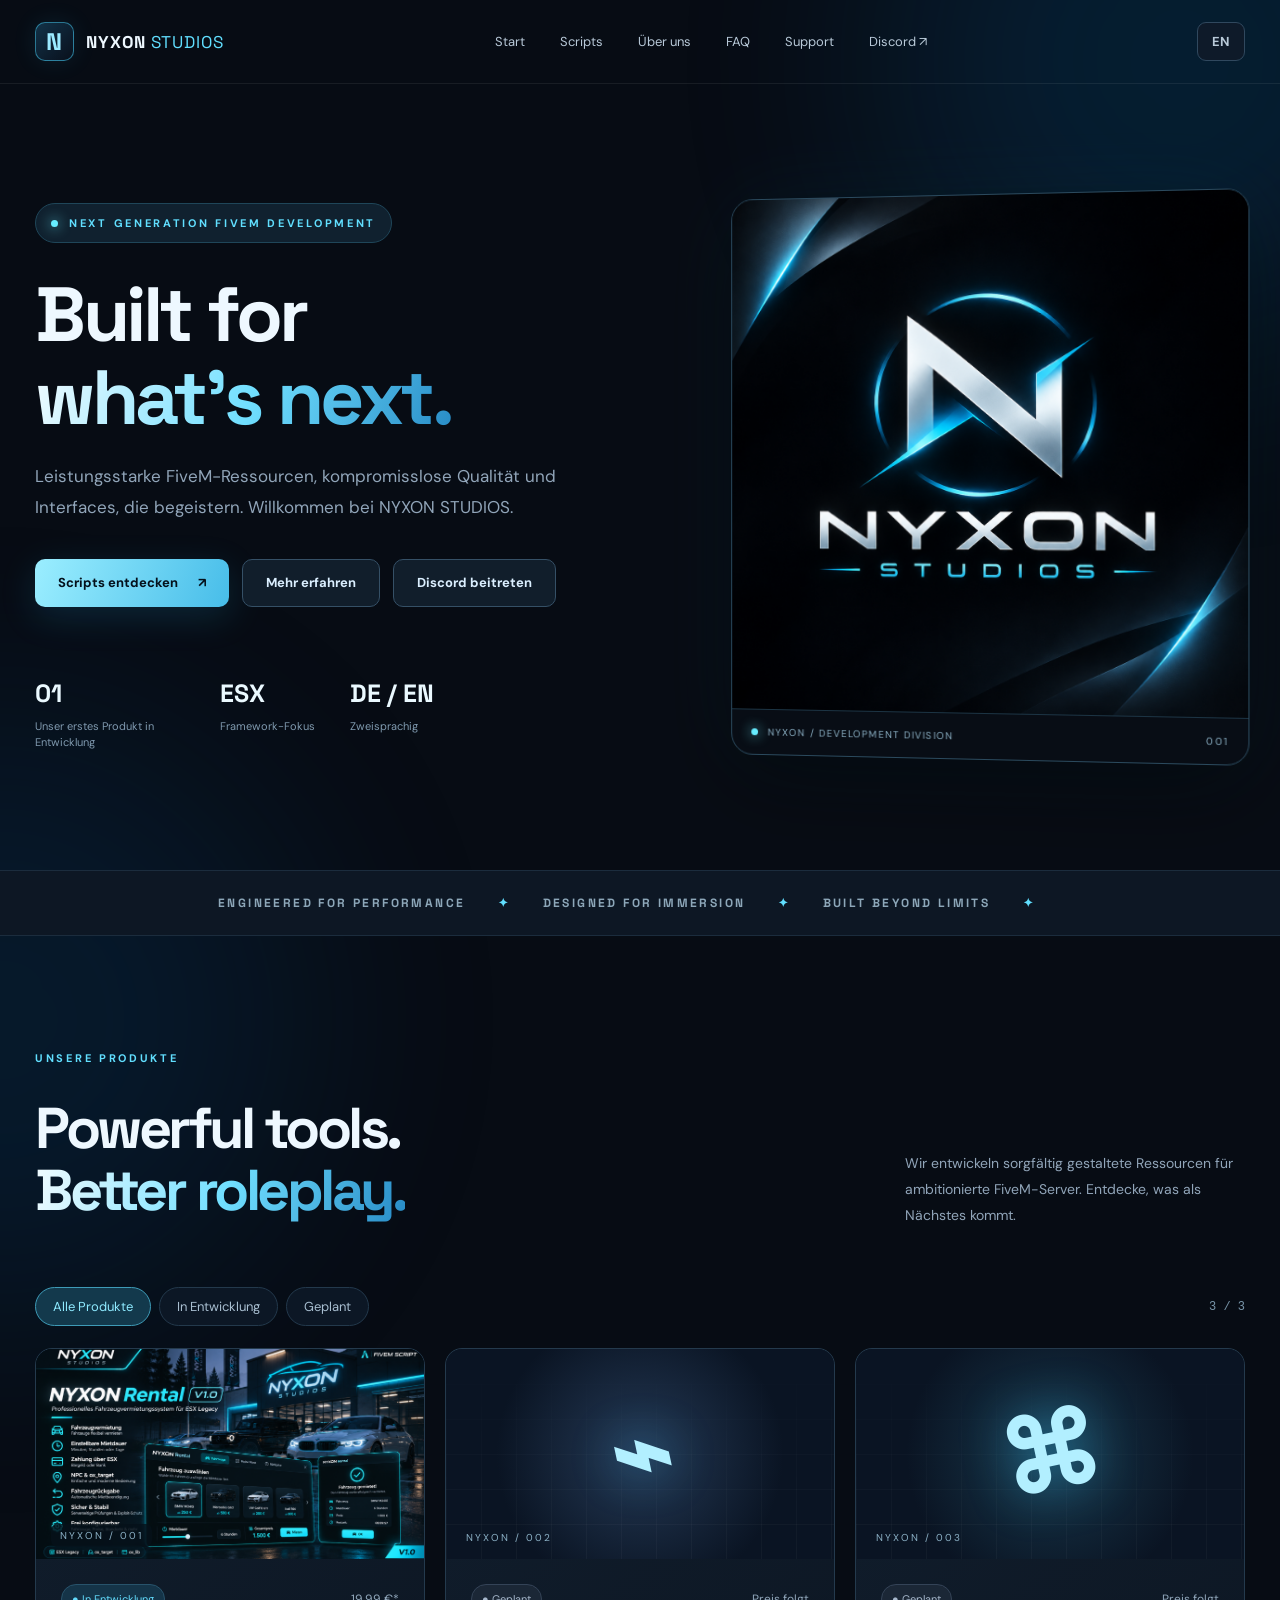
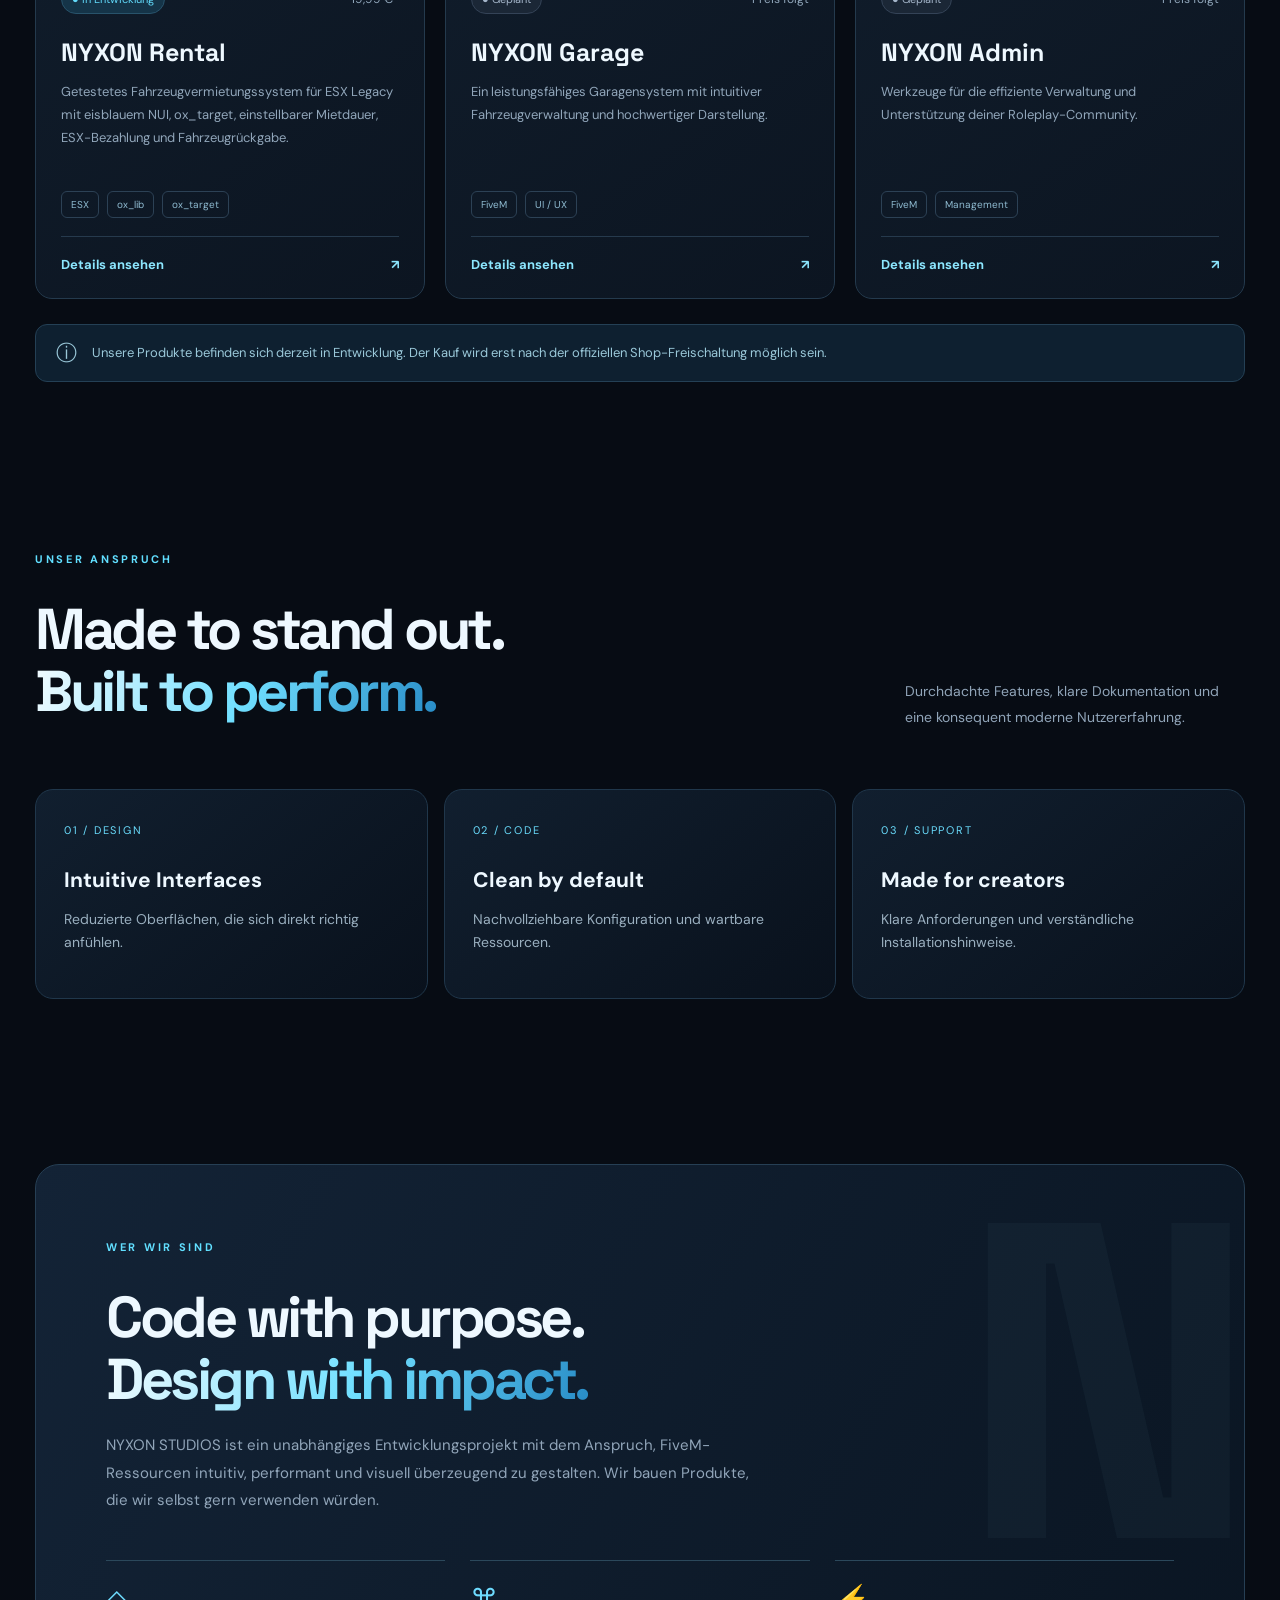
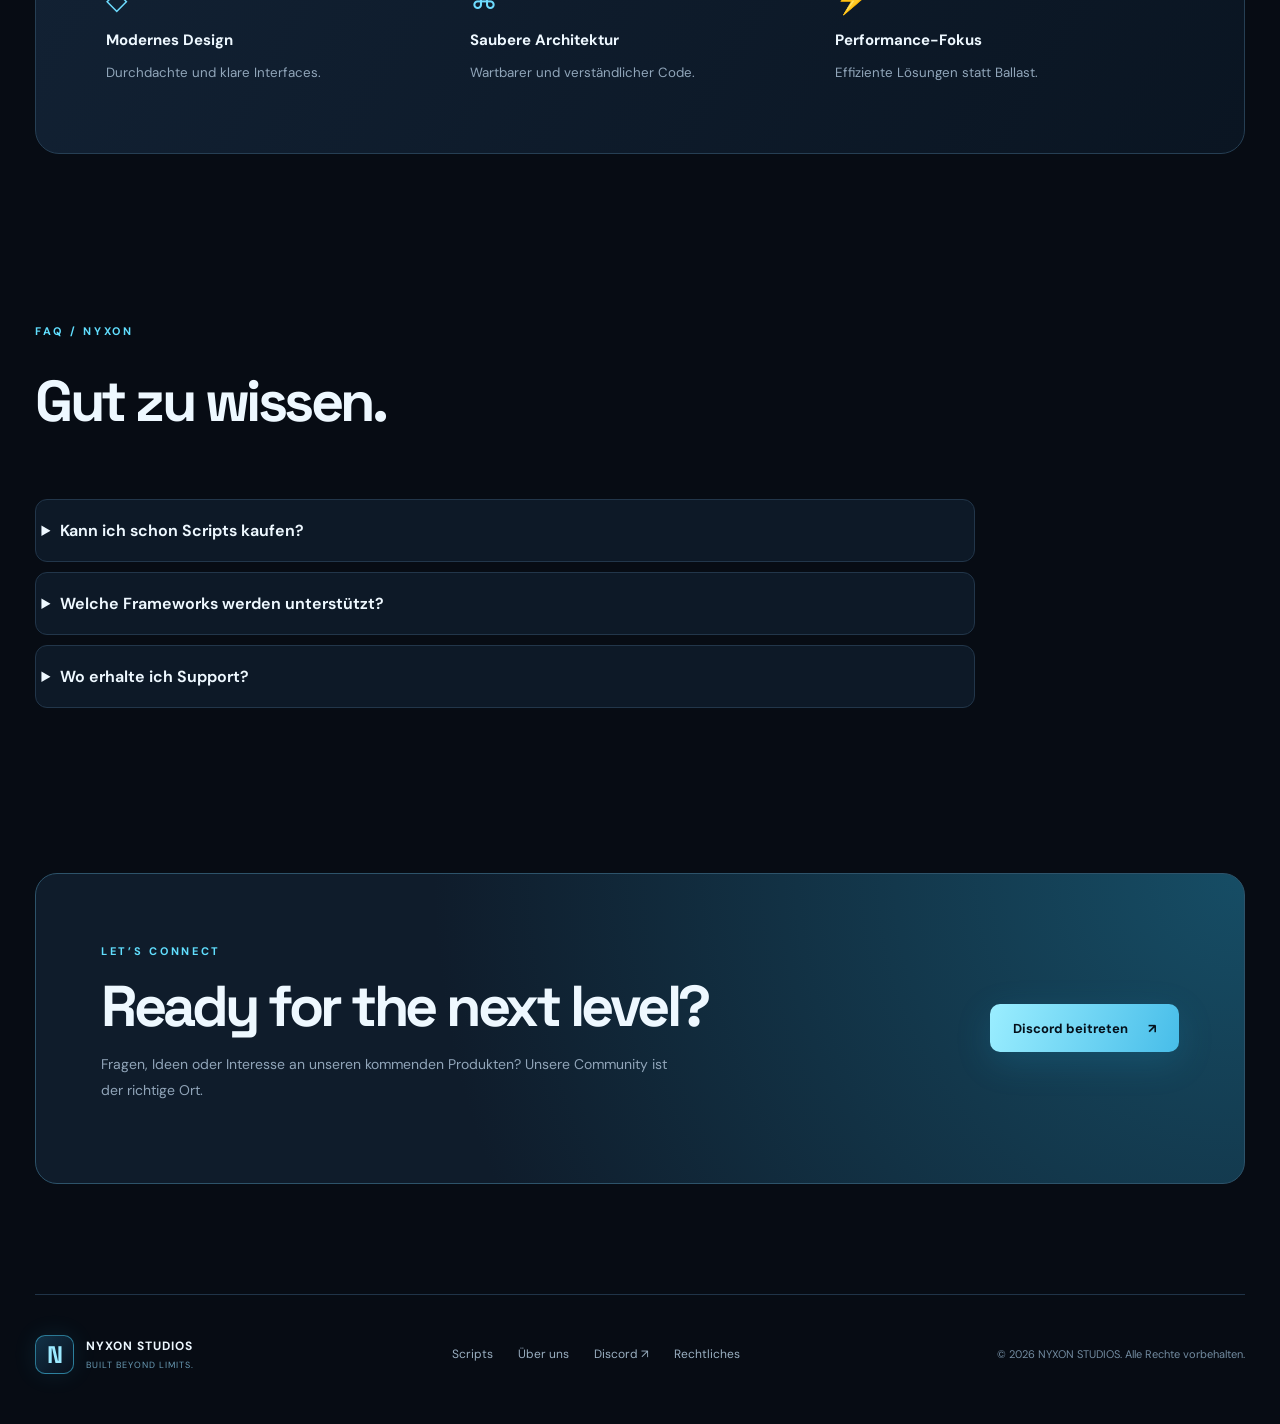
==== index.html @ 474a6f5e "Add files via upload" ====
<!doctype html><html lang="de"><head><meta charset="UTF-8"><meta name="viewport" content="width=device-width, initial-scale=1"><meta name="theme-color" content="#070c14"><meta name="description" content="NYXON STUDIOS – Premium FiveM resources and development."><title>NYXON STUDIOS — Built Beyond Limits</title><link rel="icon" href="/favicon.svg" type="image/svg+xml"><link rel="stylesheet" href="/styles.css"></head><body><div class="glow glow-a"></div><div class="glow glow-b"></div><header class="nav"><a href="#home" class="brand"><span class="brand-mark">N</span><span>NYXON <b>STUDIOS</b></span></a><nav id="navigation"><a href="#home" data-i18n="navHome">Start</a><a href="#products" data-i18n="navProducts">Scripts</a><a href="#about" data-i18n="navAbout">Über uns</a><a href="#faq">FAQ</a><a href="#support" data-i18n="navSupport">Support</a><a href="https://discord.gg/cdgxjzTEWP" target="_blank" rel="noopener noreferrer">Discord ↗</a></nav><div class="nav-actions"><button class="language" id="langToggle" aria-label="Switch language">EN</button><button class="menu" id="menuToggle" aria-label="Menü öffnen" aria-expanded="false">☰</button></div></header><main><section id="home" class="hero section"><div class="hero-content"><span class="eyebrow"><span class="pulse"></span><span data-i18n="eyebrow">NEXT GENERATION FIVEM DEVELOPMENT</span></span><h1><span data-i18n="heroA">Built for</span><br><span class="gradient" data-i18n="heroB">what's next.</span></h1><p data-i18n="heroText">Leistungsstarke FiveM-Ressourcen, kompromisslose Qualität und Interfaces, die begeistern. Willkommen bei NYXON STUDIOS.</p><div class="actions"><a href="#products" class="btn primary"><span data-i18n="explore">Scripts entdecken</span><span>↗</span></a><a href="#about" class="btn ghost" data-i18n="learn">Mehr erfahren</a><a href="https://discord.gg/cdgxjzTEWP" class="btn ghost" target="_blank" rel="noopener noreferrer" data-i18n="joinDiscord">Discord beitreten</a></div><div class="hero-stats"><div><strong>01</strong><span data-i18n="statOne">Unser erstes Produkt in Entwicklung</span></div><div><strong>ESX</strong><span data-i18n="statTwo">Framework-Fokus</span></div><div><strong>DE / EN</strong><span data-i18n="statThree">Zweisprachig</span></div></div></div><div class="hero-visual"><div class="visual-frame"><img src="/assets/nyxon-logo.png" alt="NYXON STUDIOS Logo"><div class="visual-caption"><span class="live-dot"></span> NYXON / DEVELOPMENT DIVISION <span>001</span></div></div></div></section><section class="marquee" aria-label="Capabilities"><div>ENGINEERED FOR PERFORMANCE <span>✦</span> DESIGNED FOR IMMERSION <span>✦</span> BUILT BEYOND LIMITS <span>✦</span></div></section><section id="products" class="section products"><div class="section-top"><div><span class="kicker" data-i18n="productKicker">UNSERE PRODUKTE</span><h2><span data-i18n="productHeadingA">Powerful tools.</span><br><span class="gradient" data-i18n="productHeadingB">Better roleplay.</span></h2></div><p data-i18n="productIntro">Wir entwickeln sorgfältig gestaltete Ressourcen für ambitionierte FiveM-Server. Entdecke, was als Nächstes kommt.</p></div><div class="catalog-toolbar"><div class="catalog-filters" role="group" aria-label="Product filters"><button type="button" class="filter-btn active" data-filter="all" data-de="Alle Produkte" data-en="All products">Alle Produkte</button><button type="button" class="filter-btn" data-filter="development" data-de="In Entwicklung" data-en="In development">In Entwicklung</button><button type="button" class="filter-btn" data-filter="planned" data-de="Geplant" data-en="Planned">Geplant</button></div><span class="catalog-count" id="catalogCount"></span></div><div id="productGrid" class="product-grid"></div><div class="notice"><span>ⓘ</span><p data-i18n="shopNotice">NYXON Rental V1.0 wurde auf einem Testserver erfolgreich ausprobiert. *19,99 € ist ein unverbindlicher geplanter Einführungspreis. Noch kein Verkauf; der Shop wird später freigeschaltet.</p></div></section><section class="section workflow" id="workflow"><div class="section-top"><div><span class="kicker" data-i18n="workflowKicker">UNSER ANSPRUCH</span><h2><span data-i18n="workflowTitle">Made to stand out.</span><br><span class="gradient" data-i18n="workflowSub">Built to perform.</span></h2></div><p data-i18n="workflowIntro">Durchdachte Features, klare Dokumentation und eine konsequent moderne Nutzererfahrung.</p></div><div class="workflow-grid"><article><span class="workflow-number">01 / DESIGN</span><h3 data-i18n="workflow1">Intuitive Interfaces</h3><p data-i18n="workflow1Text">Reduzierte Oberflächen, die sich direkt richtig anfühlen.</p></article><article><span class="workflow-number">02 / CODE</span><h3 data-i18n="workflow2">Clean by default</h3><p data-i18n="workflow2Text">Nachvollziehbare Konfiguration und wartbare Ressourcen.</p></article><article><span class="workflow-number">03 / SUPPORT</span><h3 data-i18n="workflow3">Made for creators</h3><p data-i18n="workflow3Text">Klare Anforderungen und verständliche Installationshinweise.</p></article></div></section><section id="about" class="section about"><div class="about-card"><span class="kicker" data-i18n="aboutKicker">WHO WE ARE</span><h2><span data-i18n="aboutHeadingA">Code with purpose.</span><br><span class="gradient" data-i18n="aboutHeadingB">Design with impact.</span></h2><p data-i18n="aboutText">NYXON STUDIOS ist ein unabhängiges Entwicklungsprojekt mit dem Anspruch, FiveM-Ressourcen intuitiv, performant und visuell überzeugend zu gestalten. Wir bauen Produkte, die wir selbst gern verwenden würden.</p><div class="feature-grid"><div><span>◇</span><b data-i18n="feature1">Modernes Design</b><small data-i18n="feature1Text">Durchdachte und klare Interfaces.</small></div><div><span>⌘</span><b data-i18n="feature2">Saubere Architektur</b><small data-i18n="feature2Text">Wartbarer und verständlicher Code.</small></div><div><span>⚡</span><b data-i18n="feature3">Performance-Fokus</b><small data-i18n="feature3Text">Effiziente Lösungen statt Ballast.</small></div></div></div></section><section class="section faq" id="faq"><div class="section-top"><div><span class="kicker">FAQ / NYXON</span><h2 data-i18n="faqTitle">Good to know.</h2></div></div><div class="faq-list"><details><summary data-i18n="faqQ1">Kann ich schon Scripts kaufen?</summary><p data-i18n="faqA1">Noch nicht. Unsere Produkte sind in Entwicklung. Ein Kauf ist erst nach dem offiziellen Launch möglich.</p></details><details><summary data-i18n="faqQ2">Welche Frameworks werden unterstützt?</summary><p data-i18n="faqA2">NYXON Rental ist zunächst für ESX geplant. Die genauen Anforderungen veröffentlichen wir zum Release.</p></details><details><summary data-i18n="faqQ3">Wo erhalte ich Support?</summary><p data-i18n="faqA3">Support erhältst du auf unserem Discord-Server.</p></details></div></section><section id="support" class="section support"><div class="support-box"><div><span class="kicker" data-i18n="supportKicker">LET'S CONNECT</span><h2 data-i18n="supportHeading">Ready for the next level?</h2><p data-i18n="supportText">Fragen, Ideen oder Interesse an unseren kommenden Produkten? Unsere Community ist der richtige Ort.</p></div><a id="discordLink" class="btn primary" href="https://discord.gg/cdgxjzTEWP" target="_blank" rel="noopener noreferrer"><span data-i18n="discordButton">Discord beitreten</span> ↗</a></div></section></main><footer><div class="footer-brand"><span class="brand-mark">N</span><div><strong>NYXON STUDIOS</strong><small>BUILT BEYOND LIMITS.</small></div></div><div class="footer-links"><a href="#products" data-i18n="navProducts">Scripts</a><a href="#about" data-i18n="navAbout">Über uns</a><a href="https://discord.gg/cdgxjzTEWP" target="_blank" rel="noopener noreferrer">Discord ↗</a><a href="/legal.html" data-i18n="legal">Rechtliches</a></div><p>© <span id="year"></span> NYXON STUDIOS. <span data-i18n="rights">Alle Rechte vorbehalten.</span></p></footer><dialog id="productDialog"><button class="close" id="closeDialog" aria-label="Schließen">×</button><div id="dialogContent"></div></dialog><script src="/config.js?v=6"></script><script src="/app.js?v=6"></script></body></html>
---- styles.css ----
@import url('https://fonts.googleapis.com/css2?family=DM+Sans:wght@400;500;600;700&family=Space+Grotesk:wght@400;500;600;700&display=swap');:root{color-scheme:dark;--bg:#070c14;--panel:#101a29;--stroke:#22354a;--text:#eef8ff;--muted:#91a5b9;--cyan:#61dfff;--blue:#268dc7}*{box-sizing:border-box}html{scroll-behavior:smooth}body{margin:0;background:var(--bg);color:var(--text);font-family:'DM Sans',Arial,sans-serif;overflow-x:hidden}body:before{content:'';position:fixed;inset:0;pointer-events:none;z-index:-1;background:linear-gradient(90deg,transparent 49.8%,#ffffff05 50%,transparent 50.2%);background-size:110px 110px}.glow{position:absolute;width:600px;height:600px;filter:blur(115px);border-radius:50%;opacity:.16;pointer-events:none;z-index:-1}.glow-a{background:#0079c8;top:-240px;right:-200px}.glow-b{background:#075ea5;top:720px;left:-300px}a{color:inherit;text-decoration:none}button{font:inherit;cursor:pointer}.nav{height:84px;display:flex;align-items:center;justify-content:space-between;gap:20px;max-width:1280px;margin:auto;padding:0 35px;border-bottom:1px solid #ffffff12}.brand{display:flex;align-items:center;gap:12px;font-family:'Space Grotesk';font-weight:700;letter-spacing:1px;font-size:17px;white-space:nowrap}.brand b{font-weight:400;color:var(--cyan)}.brand-mark{width:39px;height:39px;display:grid;place-items:center;border:1px solid #4bd7ff80;background:linear-gradient(135deg,#123248,#09101c);border-radius:10px;color:#9ceaff;font-family:'Space Grotesk';font-size:24px;font-weight:700;box-shadow:0 0 25px #3fcaff19}.nav nav{display:flex;gap:35px}.nav nav a,.language{font-size:13px;color:#b8c9d8;transition:color .2s}.nav nav a:hover,.language:hover{color:var(--cyan)}.nav-actions{display:flex;align-items:center;gap:12px}.language{border:1px solid #30485e;background:#0e1a29;border-radius:9px;padding:10px 14px;font-weight:700}.menu{display:none;background:none;border:0;color:white;font-size:25px}.section{max-width:1280px;margin:auto;padding:110px 35px;scroll-margin-top:30px}.hero{display:grid;grid-template-columns:1.1fr .9fr;align-items:center;gap:55px;min-height:710px}.eyebrow,.kicker{font-size:11px;letter-spacing:2.7px;font-weight:700;color:var(--cyan)}.eyebrow{display:inline-flex;align-items:center;gap:11px;border:1px solid #1f4659;background:#10212f;padding:12px 15px;border-radius:50px}.pulse,.live-dot{width:7px;height:7px;background:#67edff;border-radius:50%;box-shadow:0 0 13px #67edff}.hero h1,.section h2{font-family:'Space Grotesk';letter-spacing:-3.5px;line-height:1.08;margin:30px 0 22px}.hero h1{font-size:clamp(55px,6vw,90px)}.gradient{background:linear-gradient(110deg,#f4fcff 0%,#70dfff 52%,#278bc6 100%);background-clip:text;color:transparent}.hero p,.section-top>p,.about-card>p,.support p{font-size:17px;line-height:1.85;color:var(--muted);max-width:570px}.actions{display:flex;flex-wrap:wrap;gap:13px;margin-top:35px}.btn{min-height:48px;display:inline-flex;align-items:center;justify-content:center;gap:20px;padding:13px 23px;border-radius:10px;font-size:13px;font-weight:700;transition:transform .2s,box-shadow .2s}.btn:hover:not(.disabled){transform:translateY(-2px)}.primary{background:linear-gradient(110deg,#9beeff,#47bde9);color:#04101b;box-shadow:0 10px 35px #22a9dc2c}.ghost{border:1px solid #355066;background:#111e2b;color:#dbefff}.hero-stats{display:flex;gap:35px;margin-top:70px}.hero-stats div{max-width:150px;display:flex;flex-direction:column;gap:9px}.hero-stats strong{font:700 25px 'Space Grotesk';color:#eaf9ff}.hero-stats span{font-size:11px;color:#7f9aaf;line-height:1.5}.hero-visual{position:relative}.visual-frame{border:1px solid #2b4a5e;border-radius:22px;overflow:hidden;background:#080d15;box-shadow:0 25px 90px #0008,0 0 90px #17a8e515;transform:perspective(1100px) rotateY(-5deg);transition:transform .3s}.visual-frame:hover{transform:perspective(1100px) rotateY(0)}.visual-frame img{display:block;width:100%;aspect-ratio:1;object-fit:cover}.visual-caption{display:flex;align-items:center;gap:10px;border-top:1px solid #1c3444;padding:16px 20px;font-size:10px;letter-spacing:1.1px;color:#8bb0c4}.visual-caption span:last-child{margin-left:auto}.marquee{border-top:1px solid #1b2c3d;border-bottom:1px solid #1b2c3d;background:#0d1724;padding:24px;overflow:hidden;text-align:center;white-space:nowrap;color:#8da7b9;font:700 12px 'Space Grotesk';letter-spacing:2.4px}.marquee span{color:var(--cyan);margin:0 27px}.section-top{display:flex;justify-content:space-between;align-items:end;gap:35px;margin-bottom:44px}.section h2{font-size:clamp(39px,4.5vw,62px)}.section-top>p{max-width:340px;font-size:14px}.product-grid{display:grid;grid-template-columns:repeat(3,1fr);gap:20px}.product-card{border:1px solid #243a4d;border-radius:17px;background:linear-gradient(145deg,#111e2d,#0c1521);overflow:hidden;transition:transform .25s,border-color .25s}.product-card:hover{transform:translateY(-5px);border-color:#4abce17d}.product-art{height:210px;display:flex;align-items:center;justify-content:center;position:relative;overflow:hidden;background:radial-gradient(circle at center,#15455e,#0a1423 65%)}.art-garage{background:radial-gradient(circle at center,#243955,#0a1423 65%)}.art-admin{background:radial-gradient(circle at center,#18384c,#0a1423 65%)}.art-grid{position:absolute;inset:0;background:linear-gradient(#ffffff09 1px,transparent 1px),linear-gradient(90deg,#ffffff09 1px,transparent 1px);background-size:35px 35px;mask-image:linear-gradient(transparent,#000)}.product-symbol{font:700 100px 'Space Grotesk';color:#b2efff;text-shadow:0 0 50px #39caff66;transform:rotate(-12deg)}.art-label{position:absolute;bottom:15px;left:20px;color:#8cb1c6;font-size:10px;letter-spacing:2px}.product-body{padding:25px}.product-meta{display:flex;align-items:center;justify-content:space-between;gap:8px}.status{font-size:11px;color:#62dafa;background:#153448;border:1px solid #28536b;border-radius:50px;padding:7px 10px}.status.planned{color:#a6b7cb;background:#1b2736;border-color:#344357}.price{color:#90a6ba;font-size:12px}.product-body h3{font:700 25px 'Space Grotesk';margin:22px 0 10px}.product-body p{color:#91a6ba;font-size:13px;line-height:1.75;min-height:92px}.tags{display:flex;flex-wrap:wrap;gap:8px;margin:18px 0}.tags span{border:1px solid #2c4155;border-radius:6px;padding:6px 9px;color:#8fbbd1;font-size:10px}.product-link{width:100%;border:0;border-top:1px solid #263a4d;padding:19px 0 0;background:none;color:#8ce7ff;display:flex;justify-content:space-between;font-weight:700;font-size:13px}.notice{display:flex;gap:15px;align-items:center;border:1px solid #244055;background:#0e2030;border-radius:12px;padding:14px 20px;margin-top:25px;color:#9ac8d9;font-size:13px}.notice p{margin:0;line-height:1.6}.notice>span{font-size:21px}.about-card{padding:70px;background:linear-gradient(120deg,#132336,#0a1522);border:1px solid #263f54;border-radius:24px;position:relative;overflow:hidden}.about-card:after{content:'N';position:absolute;right:-15px;top:-70px;font:700 450px 'Space Grotesk';color:#a9eeff08;pointer-events:none}.about-card>p{max-width:650px;font-size:15px}.feature-grid{display:grid;grid-template-columns:repeat(3,1fr);gap:25px;margin-top:45px;position:relative}.feature-grid>div{display:flex;flex-direction:column;gap:12px;border-top:1px solid #2b485b;padding-top:20px}.feature-grid span{color:#6edcff;font-size:28px}.feature-grid b{font-size:15px}.feature-grid small{color:#91a6ba;line-height:1.6}.support-box{padding:65px;border-radius:22px;background:radial-gradient(circle at 100% 0%,#164d65,#0f1c2b 65%);border:1px solid #2d536a;display:flex;align-items:center;justify-content:space-between;gap:40px}.support-box h2{margin:15px 0}.support-box p{font-size:14px}.disabled{opacity:.55;cursor:not-allowed;pointer-events:none}footer{max-width:1210px;margin:auto;padding:40px 0 50px;border-top:1px solid #203448;display:flex;align-items:center;justify-content:space-between;gap:30px;flex-wrap:wrap}.footer-brand{display:flex;align-items:center;gap:12px}.footer-brand div{display:flex;flex-direction:column;gap:5px;font-size:12px;letter-spacing:1px}.footer-brand small{font-size:9px;color:#6a9bb5}.footer-links{display:flex;gap:25px;font-size:12px;color:#9aafc1}footer p{font-size:11px;color:#738ca1}dialog{max-width:530px;width:calc(100% - 30px);background:#101c2b;border:1px solid #31546a;border-radius:18px;color:white;padding:38px;box-shadow:0 30px 110px #000c}dialog::backdrop{background:#03070dc9;backdrop-filter:blur(8px)}.close{position:absolute;top:15px;right:18px;border:0;background:none;color:#b7d2e0;font-size:29px}.dialog-icon{font:700 75px 'Space Grotesk';color:#6cddff}.dialog-bottom{margin-top:30px}dialog h2{font:700 34px 'Space Grotesk'}dialog p{color:#a1b6c8;line-height:1.8}dialog h4{margin-top:25px}@media(max-width:950px){.hero{grid-template-columns:1fr;gap:45px;padding-top:70px}.hero-visual{max-width:530px}.section-top{align-items:start;flex-direction:column}.product-grid{grid-template-columns:repeat(2,1fr)}.nav nav{gap:18px}.support-box{flex-direction:column;align-items:start}footer{padding-left:30px;padding-right:30px}}@media(max-width:650px){.nav{height:70px;padding:0 18px}.brand{font-size:13px}.brand-mark{width:34px;height:34px}.menu{display:block}.nav nav{display:none;position:absolute;top:70px;left:0;right:0;background:#0d1927;z-index:10;flex-direction:column;padding:25px;box-shadow:0 20px 35px #0008}.nav nav.open{display:flex}.section{padding:75px 20px}.hero{min-height:auto}.hero h1{font-size:54px;letter-spacing:-2.8px}.hero p{font-size:15px}.hero-stats{gap:18px;margin-top:45px}.hero-stats strong{font-size:20px}.product-grid{grid-template-columns:1fr}.section h2{letter-spacing:-2px}.about-card{padding:30px 23px}.feature-grid{grid-template-columns:1fr}.support-box{padding:35px 25px}.marquee{font-size:9px}.visual-frame{transform:none}footer{padding:35px 20px}.eyebrow{font-size:9px;letter-spacing:1.4px}}

/* NYXON V2: product catalog, editorial panels and FAQ */
.catalog-toolbar{display:flex;justify-content:space-between;align-items:center;gap:16px;flex-wrap:wrap;margin:26px 0 22px}.catalog-filters{display:flex;gap:8px;flex-wrap:wrap}.filter-btn{cursor:pointer;color:#a8bed0;background:#0c1725;border:1px solid #23394c;border-radius:99px;padding:10px 17px;font:inherit;font-size:13px;transition:.2s}.filter-btn:hover,.filter-btn.active{background:#13394c;color:#8eeaff;border-color:#3e9bb7}.catalog-count{font-size:12px;color:#7895a9;font-family:monospace}.product-card{transition:transform .25s ease,box-shadow .25s ease,border-color .25s ease}.product-card:hover{transform:translateY(-6px);box-shadow:0 20px 60px #00bfff12;border-color:#338ca9}.workflow-grid{display:grid;grid-template-columns:repeat(3,minmax(0,1fr));gap:16px}.workflow-grid article{background:linear-gradient(140deg,#111f2f,#09111c);border:1px solid #20374b;border-radius:18px;padding:28px;min-height:210px}.workflow-number{font-size:11px;letter-spacing:.16em;color:#69dafa}.workflow-grid h3{font-size:21px;margin:27px 0 12px}.workflow-grid p{color:#9aafbf;line-height:1.65;font-size:14px}.faq-list{display:grid;gap:10px;max-width:940px}.faq-list details{background:#0d1927;border:1px solid #22364a;border-radius:12px;padding:20px 24px}.faq-list summary{cursor:pointer;font-weight:650;list-style-position:outside}.faq-list p{color:#a8bdcd;line-height:1.7;margin:14px 0 0}.workflow,.faq{padding-top:55px;padding-bottom:55px}@media(max-width:760px){.workflow-grid{grid-template-columns:1fr}.workflow-grid article{min-height:unset}.catalog-toolbar{align-items:flex-start}.filter-btn{padding:9px 12px;font-size:12px}}@media(prefers-reduced-motion:reduce){.product-card{transition:none}.product-card:hover{transform:none}}

/* V3 product imagery */
.product-art:has(.rental-promo){overflow:hidden;min-height:210px;background:#06121c}.rental-promo{width:100%;height:100%;position:absolute;inset:0;object-fit:cover;object-position:center;display:block}.product-art:has(.rental-promo) .product-symbol{display:none}.product-art:has(.rental-promo) .art-label{position:absolute;bottom:12px;left:15px;padding:5px 9px;background:#06111acb;border-radius:6px}.dialog-promo{display:block;width:100%;border-radius:12px;margin-bottom:22px;max-height:300px;object-fit:cover;border:1px solid #20566b}
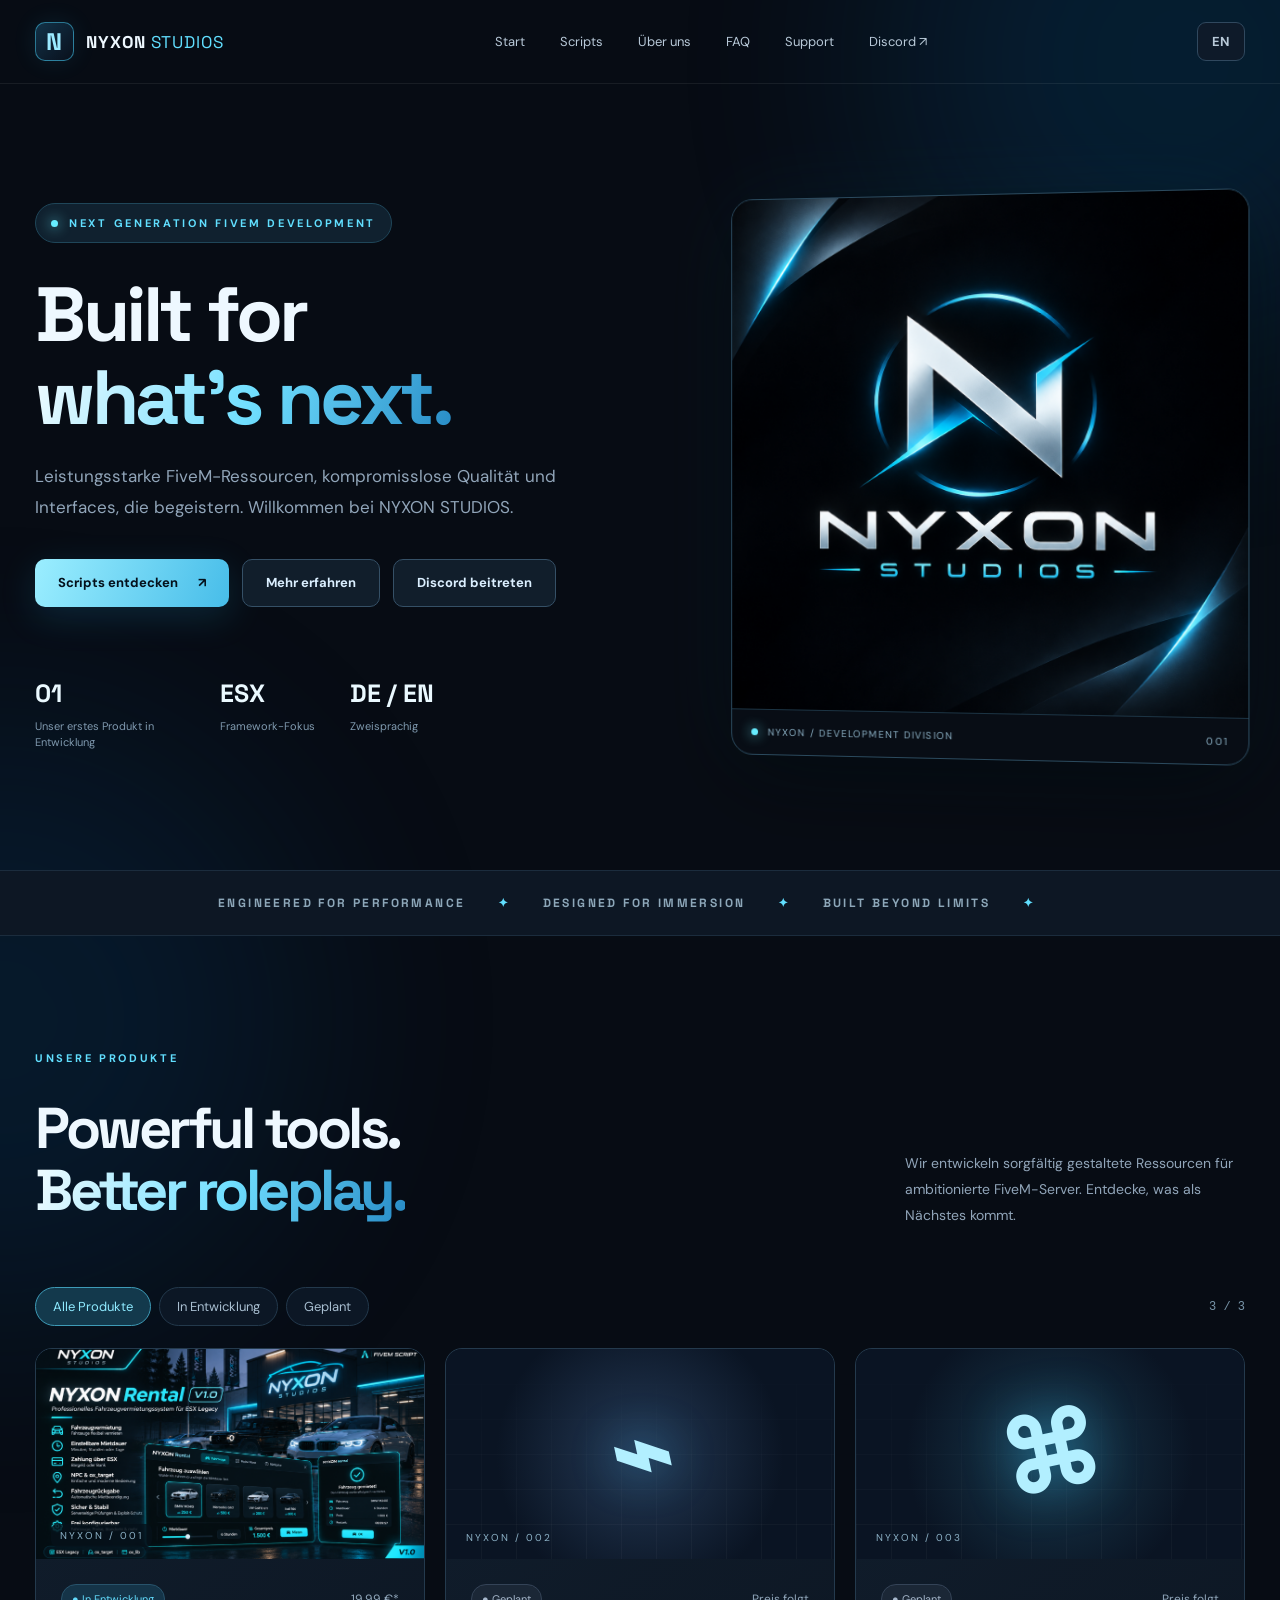
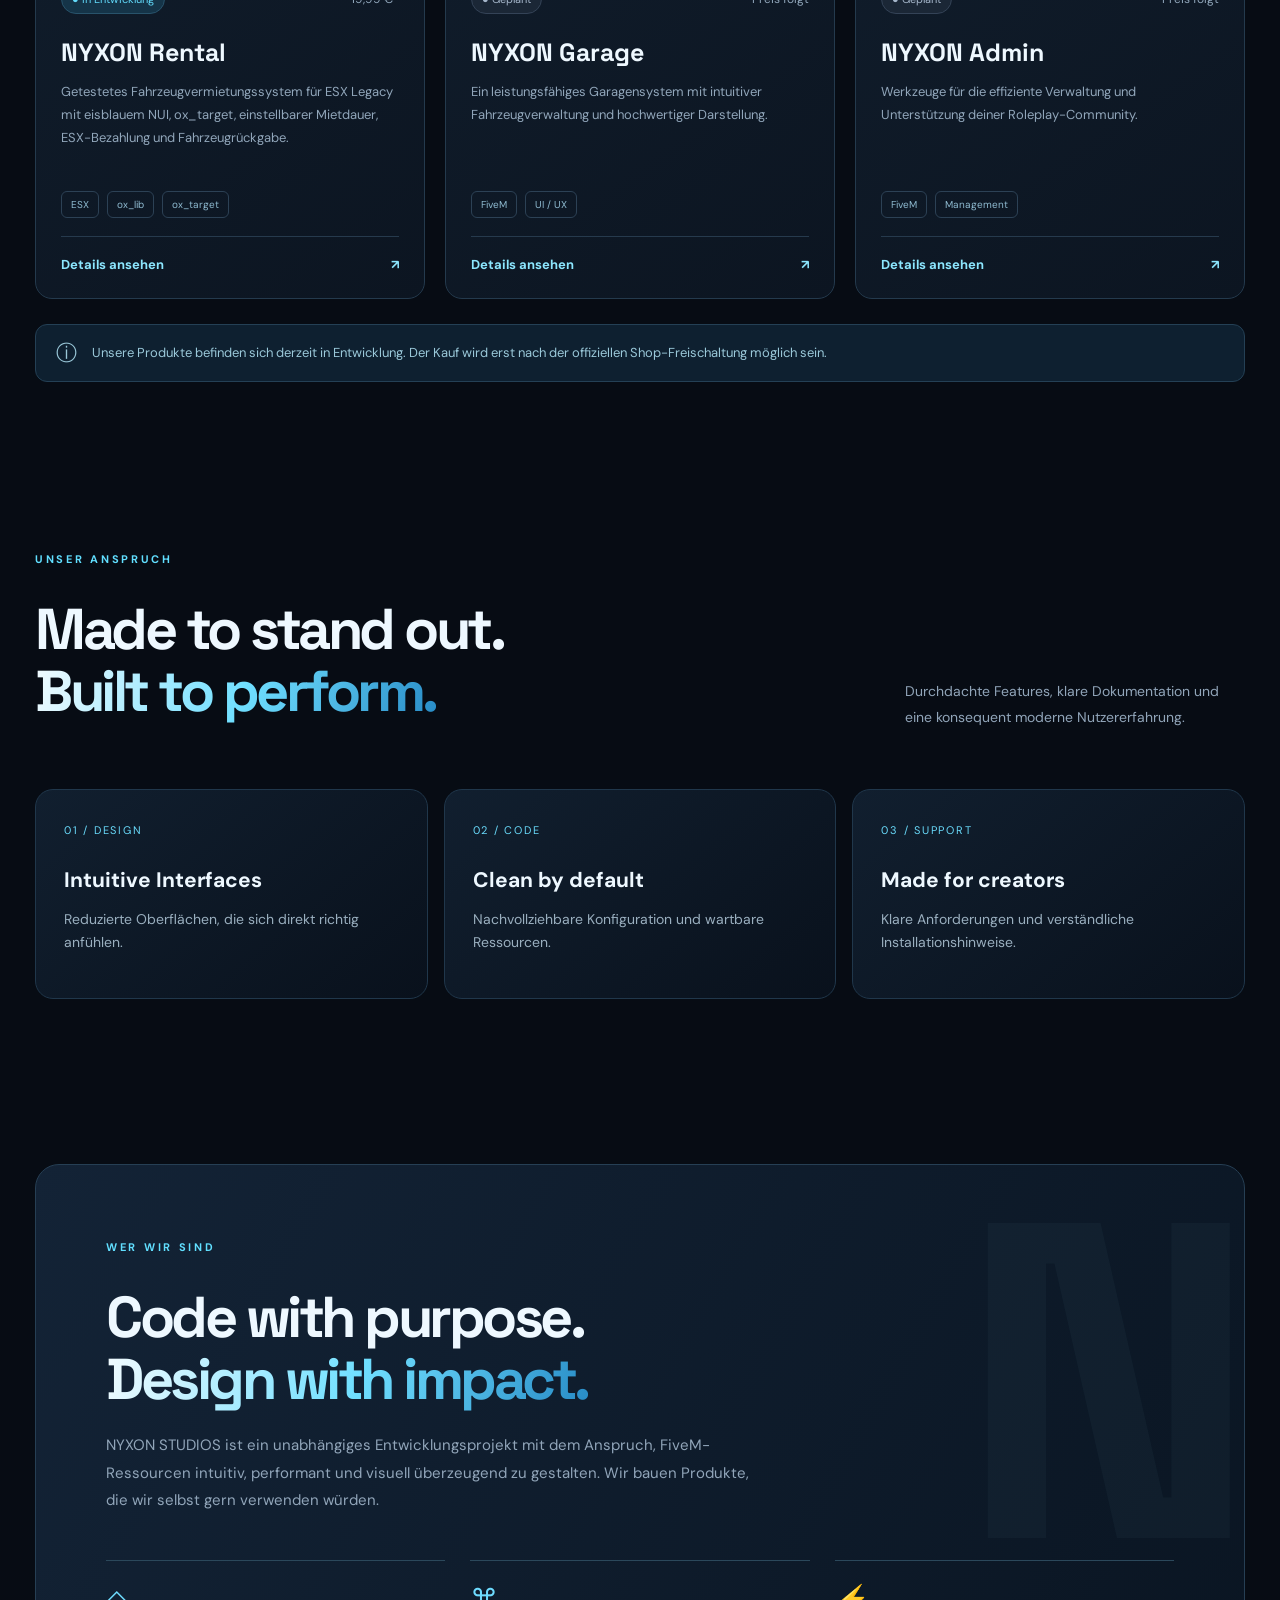
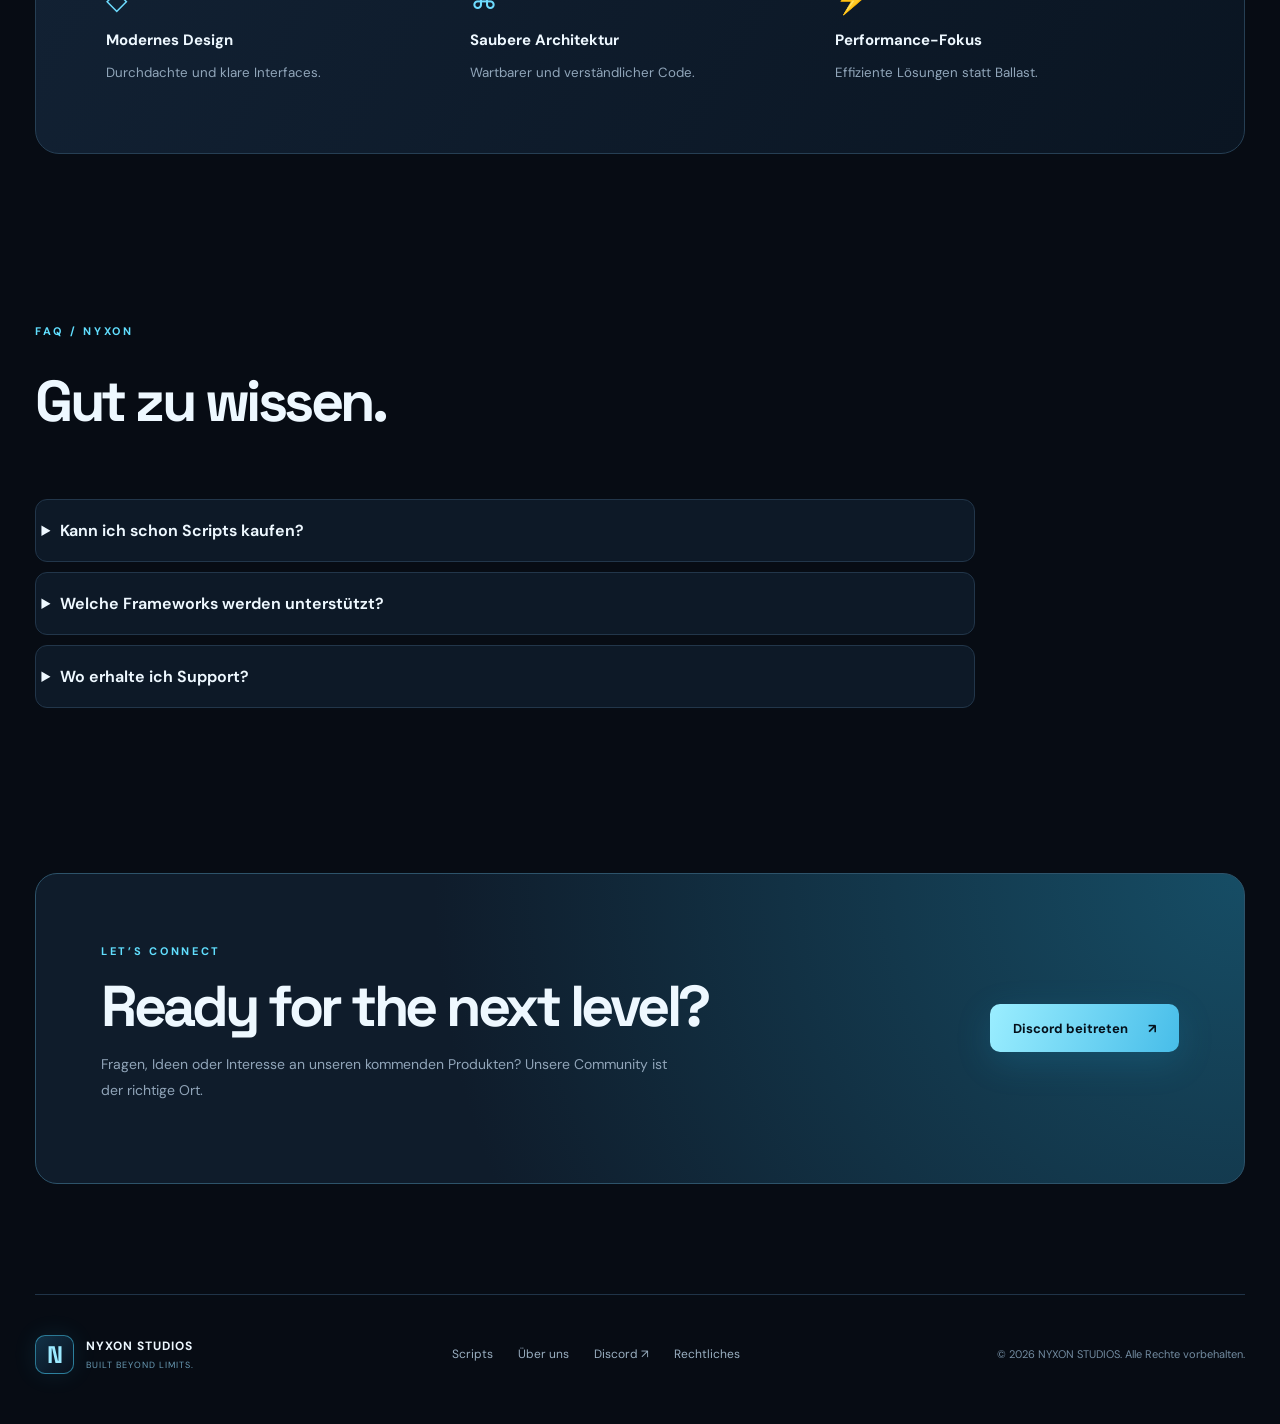
==== commit 522a2849: "Add files via upload" ====
--- a/index.html
+++ b/index.html
@@ -1 +1,9 @@
-<!doctype html><html lang="de"><head><meta charset="UTF-8"><meta name="viewport" content="width=device-width, initial-scale=1"><meta name="theme-color" content="#070c14"><meta name="description" content="NYXON STUDIOS – Premium FiveM resources and development."><title>NYXON STUDIOS — Built Beyond Limits</title><link rel="icon" href="/favicon.svg" type="image/svg+xml"><link rel="stylesheet" href="/styles.css"></head><body><div class="glow glow-a"></div><div class="glow glow-b"></div><header class="nav"><a href="#home" class="brand"><span class="brand-mark">N</span><span>NYXON <b>STUDIOS</b></span></a><nav id="navigation"><a href="#home" data-i18n="navHome">Start</a><a href="#products" data-i18n="navProducts">Scripts</a><a href="#about" data-i18n="navAbout">Über uns</a><a href="#faq">FAQ</a><a href="#support" data-i18n="navSupport">Support</a><a href="https://discord.gg/cdgxjzTEWP" target="_blank" rel="noopener noreferrer">Discord ↗</a></nav><div class="nav-actions"><button class="language" id="langToggle" aria-label="Switch language">EN</button><button class="menu" id="menuToggle" aria-label="Menü öffnen" aria-expanded="false">☰</button></div></header><main><section id="home" class="hero section"><div class="hero-content"><span class="eyebrow"><span class="pulse"></span><span data-i18n="eyebrow">NEXT GENERATION FIVEM DEVELOPMENT</span></span><h1><span data-i18n="heroA">Built for</span><br><span class="gradient" data-i18n="heroB">what's next.</span></h1><p data-i18n="heroText">Leistungsstarke FiveM-Ressourcen, kompromisslose Qualität und Interfaces, die begeistern. Willkommen bei NYXON STUDIOS.</p><div class="actions"><a href="#products" class="btn primary"><span data-i18n="explore">Scripts entdecken</span><span>↗</span></a><a href="#about" class="btn ghost" data-i18n="learn">Mehr erfahren</a><a href="https://discord.gg/cdgxjzTEWP" class="btn ghost" target="_blank" rel="noopener noreferrer" data-i18n="joinDiscord">Discord beitreten</a></div><div class="hero-stats"><div><strong>01</strong><span data-i18n="statOne">Unser erstes Produkt in Entwicklung</span></div><div><strong>ESX</strong><span data-i18n="statTwo">Framework-Fokus</span></div><div><strong>DE / EN</strong><span data-i18n="statThree">Zweisprachig</span></div></div></div><div class="hero-visual"><div class="visual-frame"><img src="/assets/nyxon-logo.png" alt="NYXON STUDIOS Logo"><div class="visual-caption"><span class="live-dot"></span> NYXON / DEVELOPMENT DIVISION <span>001</span></div></div></div></section><section class="marquee" aria-label="Capabilities"><div>ENGINEERED FOR PERFORMANCE <span>✦</span> DESIGNED FOR IMMERSION <span>✦</span> BUILT BEYOND LIMITS <span>✦</span></div></section><section id="products" class="section products"><div class="section-top"><div><span class="kicker" data-i18n="productKicker">UNSERE PRODUKTE</span><h2><span data-i18n="productHeadingA">Powerful tools.</span><br><span class="gradient" data-i18n="productHeadingB">Better roleplay.</span></h2></div><p data-i18n="productIntro">Wir entwickeln sorgfältig gestaltete Ressourcen für ambitionierte FiveM-Server. Entdecke, was als Nächstes kommt.</p></div><div class="catalog-toolbar"><div class="catalog-filters" role="group" aria-label="Product filters"><button type="button" class="filter-btn active" data-filter="all" data-de="Alle Produkte" data-en="All products">Alle Produkte</button><button type="button" class="filter-btn" data-filter="development" data-de="In Entwicklung" data-en="In development">In Entwicklung</button><button type="button" class="filter-btn" data-filter="planned" data-de="Geplant" data-en="Planned">Geplant</button></div><span class="catalog-count" id="catalogCount"></span></div><div id="productGrid" class="product-grid"></div><div class="notice"><span>ⓘ</span><p data-i18n="shopNotice">NYXON Rental V1.0 wurde auf einem Testserver erfolgreich ausprobiert. *19,99 € ist ein unverbindlicher geplanter Einführungspreis. Noch kein Verkauf; der Shop wird später freigeschaltet.</p></div></section><section class="section workflow" id="workflow"><div class="section-top"><div><span class="kicker" data-i18n="workflowKicker">UNSER ANSPRUCH</span><h2><span data-i18n="workflowTitle">Made to stand out.</span><br><span class="gradient" data-i18n="workflowSub">Built to perform.</span></h2></div><p data-i18n="workflowIntro">Durchdachte Features, klare Dokumentation und eine konsequent moderne Nutzererfahrung.</p></div><div class="workflow-grid"><article><span class="workflow-number">01 / DESIGN</span><h3 data-i18n="workflow1">Intuitive Interfaces</h3><p data-i18n="workflow1Text">Reduzierte Oberflächen, die sich direkt richtig anfühlen.</p></article><article><span class="workflow-number">02 / CODE</span><h3 data-i18n="workflow2">Clean by default</h3><p data-i18n="workflow2Text">Nachvollziehbare Konfiguration und wartbare Ressourcen.</p></article><article><span class="workflow-number">03 / SUPPORT</span><h3 data-i18n="workflow3">Made for creators</h3><p data-i18n="workflow3Text">Klare Anforderungen und verständliche Installationshinweise.</p></article></div></section><section id="about" class="section about"><div class="about-card"><span class="kicker" data-i18n="aboutKicker">WHO WE ARE</span><h2><span data-i18n="aboutHeadingA">Code with purpose.</span><br><span class="gradient" data-i18n="aboutHeadingB">Design with impact.</span></h2><p data-i18n="aboutText">NYXON STUDIOS ist ein unabhängiges Entwicklungsprojekt mit dem Anspruch, FiveM-Ressourcen intuitiv, performant und visuell überzeugend zu gestalten. Wir bauen Produkte, die wir selbst gern verwenden würden.</p><div class="feature-grid"><div><span>◇</span><b data-i18n="feature1">Modernes Design</b><small data-i18n="feature1Text">Durchdachte und klare Interfaces.</small></div><div><span>⌘</span><b data-i18n="feature2">Saubere Architektur</b><small data-i18n="feature2Text">Wartbarer und verständlicher Code.</small></div><div><span>⚡</span><b data-i18n="feature3">Performance-Fokus</b><small data-i18n="feature3Text">Effiziente Lösungen statt Ballast.</small></div></div></div></section><section class="section faq" id="faq"><div class="section-top"><div><span class="kicker">FAQ / NYXON</span><h2 data-i18n="faqTitle">Good to know.</h2></div></div><div class="faq-list"><details><summary data-i18n="faqQ1">Kann ich schon Scripts kaufen?</summary><p data-i18n="faqA1">Noch nicht. Unsere Produkte sind in Entwicklung. Ein Kauf ist erst nach dem offiziellen Launch möglich.</p></details><details><summary data-i18n="faqQ2">Welche Frameworks werden unterstützt?</summary><p data-i18n="faqA2">NYXON Rental ist zunächst für ESX geplant. Die genauen Anforderungen veröffentlichen wir zum Release.</p></details><details><summary data-i18n="faqQ3">Wo erhalte ich Support?</summary><p data-i18n="faqA3">Support erhältst du auf unserem Discord-Server.</p></details></div></section><section id="support" class="section support"><div class="support-box"><div><span class="kicker" data-i18n="supportKicker">LET'S CONNECT</span><h2 data-i18n="supportHeading">Ready for the next level?</h2><p data-i18n="supportText">Fragen, Ideen oder Interesse an unseren kommenden Produkten? Unsere Community ist der richtige Ort.</p></div><a id="discordLink" class="btn primary" href="https://discord.gg/cdgxjzTEWP" target="_blank" rel="noopener noreferrer"><span data-i18n="discordButton">Discord beitreten</span> ↗</a></div></section></main><footer><div class="footer-brand"><span class="brand-mark">N</span><div><strong>NYXON STUDIOS</strong><small>BUILT BEYOND LIMITS.</small></div></div><div class="footer-links"><a href="#products" data-i18n="navProducts">Scripts</a><a href="#about" data-i18n="navAbout">Über uns</a><a href="https://discord.gg/cdgxjzTEWP" target="_blank" rel="noopener noreferrer">Discord ↗</a><a href="/legal.html" data-i18n="legal">Rechtliches</a></div><p>© <span id="year"></span> NYXON STUDIOS. <span data-i18n="rights">Alle Rechte vorbehalten.</span></p></footer><dialog id="productDialog"><button class="close" id="closeDialog" aria-label="Schließen">×</button><div id="dialogContent"></div></dialog><script src="/config.js?v=6"></script><script src="/app.js?v=6"></script></body></html>
+<!doctype html><html lang="de"><head><meta charset="UTF-8"><meta name="viewport" content="width=device-width, initial-scale=1"><meta name="theme-color" content="#070c14"><meta name="description" content="NYXON STUDIOS – Premium FiveM resources and development."><title>NYXON STUDIOS — Built Beyond Limits</title><link rel="icon" href="/favicon.svg" type="image/svg+xml"><link rel="stylesheet" href="/styles.css"><script>
+(function () {
+  const url = new URL(window.location.href);
+  if (url.searchParams.has('utm_source') && url.searchParams.get('utm_source') === 'chatgpt.com') {
+    url.searchParams.delete('utm_source');
+    window.history.replaceState(window.history.state, '', url.pathname + url.search + url.hash);
+  }
+})();
+</script></head><body><div class="glow glow-a"></div><div class="glow glow-b"></div><header class="nav"><a href="#home" class="brand"><span class="brand-mark">N</span><span>NYXON <b>STUDIOS</b></span></a><nav id="navigation"><a href="#home" data-i18n="navHome">Start</a><a href="#products" data-i18n="navProducts">Scripts</a><a href="#about" data-i18n="navAbout">Über uns</a><a href="#faq">FAQ</a><a href="#support" data-i18n="navSupport">Support</a><a href="https://discord.gg/cdgxjzTEWP" target="_blank" rel="noopener noreferrer">Discord ↗</a></nav><div class="nav-actions"><button class="language" id="langToggle" aria-label="Switch language">EN</button><button class="menu" id="menuToggle" aria-label="Menü öffnen" aria-expanded="false">☰</button></div></header><main><section id="home" class="hero section"><div class="hero-content"><span class="eyebrow"><span class="pulse"></span><span data-i18n="eyebrow">NEXT GENERATION FIVEM DEVELOPMENT</span></span><h1><span data-i18n="heroA">Built for</span><br><span class="gradient" data-i18n="heroB">what's next.</span></h1><p data-i18n="heroText">Leistungsstarke FiveM-Ressourcen, kompromisslose Qualität und Interfaces, die begeistern. Willkommen bei NYXON STUDIOS.</p><div class="actions"><a href="#products" class="btn primary"><span data-i18n="explore">Scripts entdecken</span><span>↗</span></a><a href="#about" class="btn ghost" data-i18n="learn">Mehr erfahren</a><a href="https://discord.gg/cdgxjzTEWP" class="btn ghost" target="_blank" rel="noopener noreferrer" data-i18n="joinDiscord">Discord beitreten</a></div><div class="hero-stats"><div><strong>01</strong><span data-i18n="statOne">Unser erstes Produkt in Entwicklung</span></div><div><strong>ESX</strong><span data-i18n="statTwo">Framework-Fokus</span></div><div><strong>DE / EN</strong><span data-i18n="statThree">Zweisprachig</span></div></div></div><div class="hero-visual"><div class="visual-frame"><img src="/assets/nyxon-logo.png" alt="NYXON STUDIOS Logo"><div class="visual-caption"><span class="live-dot"></span> NYXON / DEVELOPMENT DIVISION <span>001</span></div></div></div></section><section class="marquee" aria-label="Capabilities"><div>ENGINEERED FOR PERFORMANCE <span>✦</span> DESIGNED FOR IMMERSION <span>✦</span> BUILT BEYOND LIMITS <span>✦</span></div></section><section id="products" class="section products"><div class="section-top"><div><span class="kicker" data-i18n="productKicker">UNSERE PRODUKTE</span><h2><span data-i18n="productHeadingA">Powerful tools.</span><br><span class="gradient" data-i18n="productHeadingB">Better roleplay.</span></h2></div><p data-i18n="productIntro">Wir entwickeln sorgfältig gestaltete Ressourcen für ambitionierte FiveM-Server. Entdecke, was als Nächstes kommt.</p></div><div class="catalog-toolbar"><div class="catalog-filters" role="group" aria-label="Product filters"><button type="button" class="filter-btn active" data-filter="all" data-de="Alle Produkte" data-en="All products">Alle Produkte</button><button type="button" class="filter-btn" data-filter="development" data-de="In Entwicklung" data-en="In development">In Entwicklung</button><button type="button" class="filter-btn" data-filter="planned" data-de="Geplant" data-en="Planned">Geplant</button></div><span class="catalog-count" id="catalogCount"></span></div><div id="productGrid" class="product-grid"></div><div class="notice"><span>ⓘ</span><p data-i18n="shopNotice">NYXON Rental V1.0 wurde auf einem Testserver erfolgreich ausprobiert. *19,99 € ist ein unverbindlicher geplanter Einführungspreis. Noch kein Verkauf; der Shop wird später freigeschaltet.</p></div></section><section class="section workflow" id="workflow"><div class="section-top"><div><span class="kicker" data-i18n="workflowKicker">UNSER ANSPRUCH</span><h2><span data-i18n="workflowTitle">Made to stand out.</span><br><span class="gradient" data-i18n="workflowSub">Built to perform.</span></h2></div><p data-i18n="workflowIntro">Durchdachte Features, klare Dokumentation und eine konsequent moderne Nutzererfahrung.</p></div><div class="workflow-grid"><article><span class="workflow-number">01 / DESIGN</span><h3 data-i18n="workflow1">Intuitive Interfaces</h3><p data-i18n="workflow1Text">Reduzierte Oberflächen, die sich direkt richtig anfühlen.</p></article><article><span class="workflow-number">02 / CODE</span><h3 data-i18n="workflow2">Clean by default</h3><p data-i18n="workflow2Text">Nachvollziehbare Konfiguration und wartbare Ressourcen.</p></article><article><span class="workflow-number">03 / SUPPORT</span><h3 data-i18n="workflow3">Made for creators</h3><p data-i18n="workflow3Text">Klare Anforderungen und verständliche Installationshinweise.</p></article></div></section><section id="about" class="section about"><div class="about-card"><span class="kicker" data-i18n="aboutKicker">WHO WE ARE</span><h2><span data-i18n="aboutHeadingA">Code with purpose.</span><br><span class="gradient" data-i18n="aboutHeadingB">Design with impact.</span></h2><p data-i18n="aboutText">NYXON STUDIOS ist ein unabhängiges Entwicklungsprojekt mit dem Anspruch, FiveM-Ressourcen intuitiv, performant und visuell überzeugend zu gestalten. Wir bauen Produkte, die wir selbst gern verwenden würden.</p><div class="feature-grid"><div><span>◇</span><b data-i18n="feature1">Modernes Design</b><small data-i18n="feature1Text">Durchdachte und klare Interfaces.</small></div><div><span>⌘</span><b data-i18n="feature2">Saubere Architektur</b><small data-i18n="feature2Text">Wartbarer und verständlicher Code.</small></div><div><span>⚡</span><b data-i18n="feature3">Performance-Fokus</b><small data-i18n="feature3Text">Effiziente Lösungen statt Ballast.</small></div></div></div></section><section class="section faq" id="faq"><div class="section-top"><div><span class="kicker">FAQ / NYXON</span><h2 data-i18n="faqTitle">Good to know.</h2></div></div><div class="faq-list"><details><summary data-i18n="faqQ1">Kann ich schon Scripts kaufen?</summary><p data-i18n="faqA1">Noch nicht. Unsere Produkte sind in Entwicklung. Ein Kauf ist erst nach dem offiziellen Launch möglich.</p></details><details><summary data-i18n="faqQ2">Welche Frameworks werden unterstützt?</summary><p data-i18n="faqA2">NYXON Rental ist zunächst für ESX geplant. Die genauen Anforderungen veröffentlichen wir zum Release.</p></details><details><summary data-i18n="faqQ3">Wo erhalte ich Support?</summary><p data-i18n="faqA3">Support erhältst du auf unserem Discord-Server.</p></details></div></section><section id="support" class="section support"><div class="support-box"><div><span class="kicker" data-i18n="supportKicker">LET'S CONNECT</span><h2 data-i18n="supportHeading">Ready for the next level?</h2><p data-i18n="supportText">Fragen, Ideen oder Interesse an unseren kommenden Produkten? Unsere Community ist der richtige Ort.</p></div><a id="discordLink" class="btn primary" href="https://discord.gg/cdgxjzTEWP" target="_blank" rel="noopener noreferrer"><span data-i18n="discordButton">Discord beitreten</span> ↗</a></div></section></main><footer><div class="footer-brand"><span class="brand-mark">N</span><div><strong>NYXON STUDIOS</strong><small>BUILT BEYOND LIMITS.</small></div></div><div class="footer-links"><a href="#products" data-i18n="navProducts">Scripts</a><a href="#about" data-i18n="navAbout">Über uns</a><a href="https://discord.gg/cdgxjzTEWP" target="_blank" rel="noopener noreferrer">Discord ↗</a><a href="/legal.html" data-i18n="legal">Rechtliches</a></div><p>© <span id="year"></span> NYXON STUDIOS. <span data-i18n="rights">Alle Rechte vorbehalten.</span></p></footer><dialog id="productDialog"><button class="close" id="closeDialog" aria-label="Schließen">×</button><div id="dialogContent"></div></dialog><script src="/config.js?v=6"></script><script src="/app.js?v=6"></script></body></html>
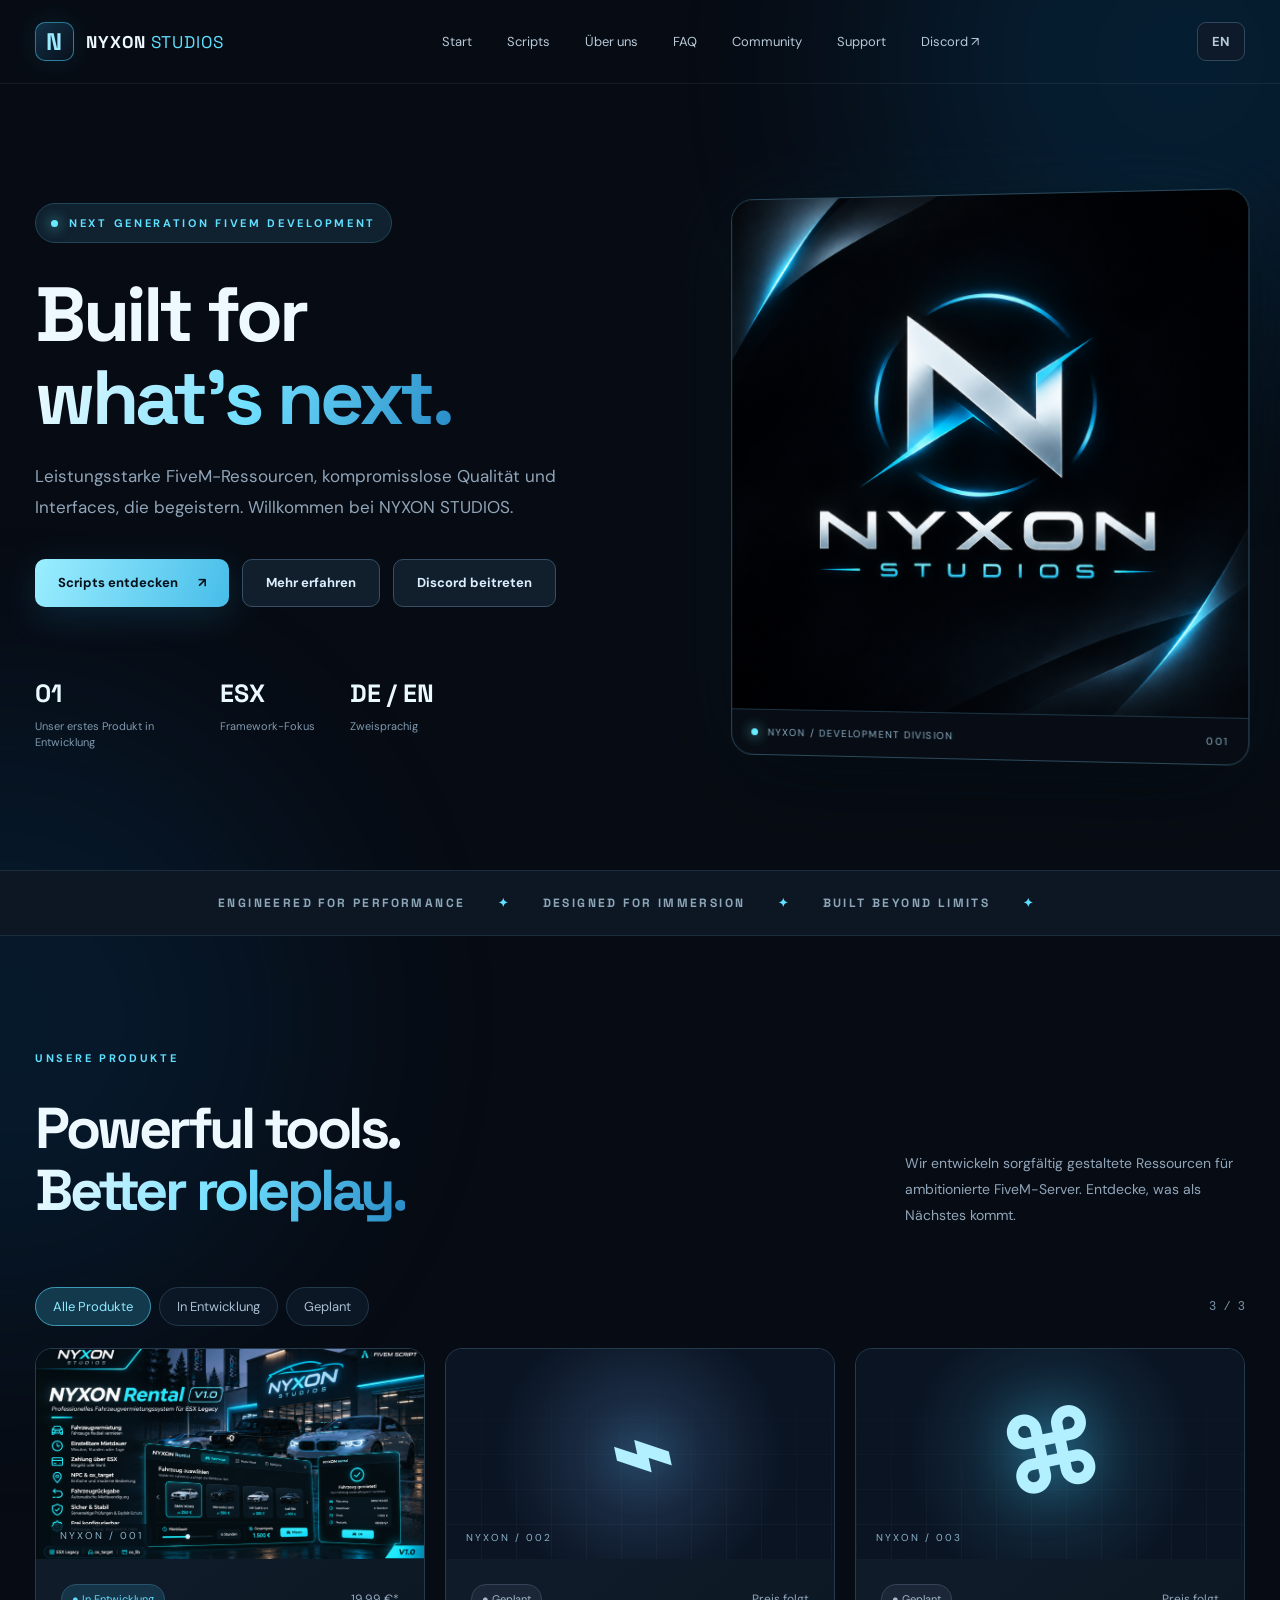
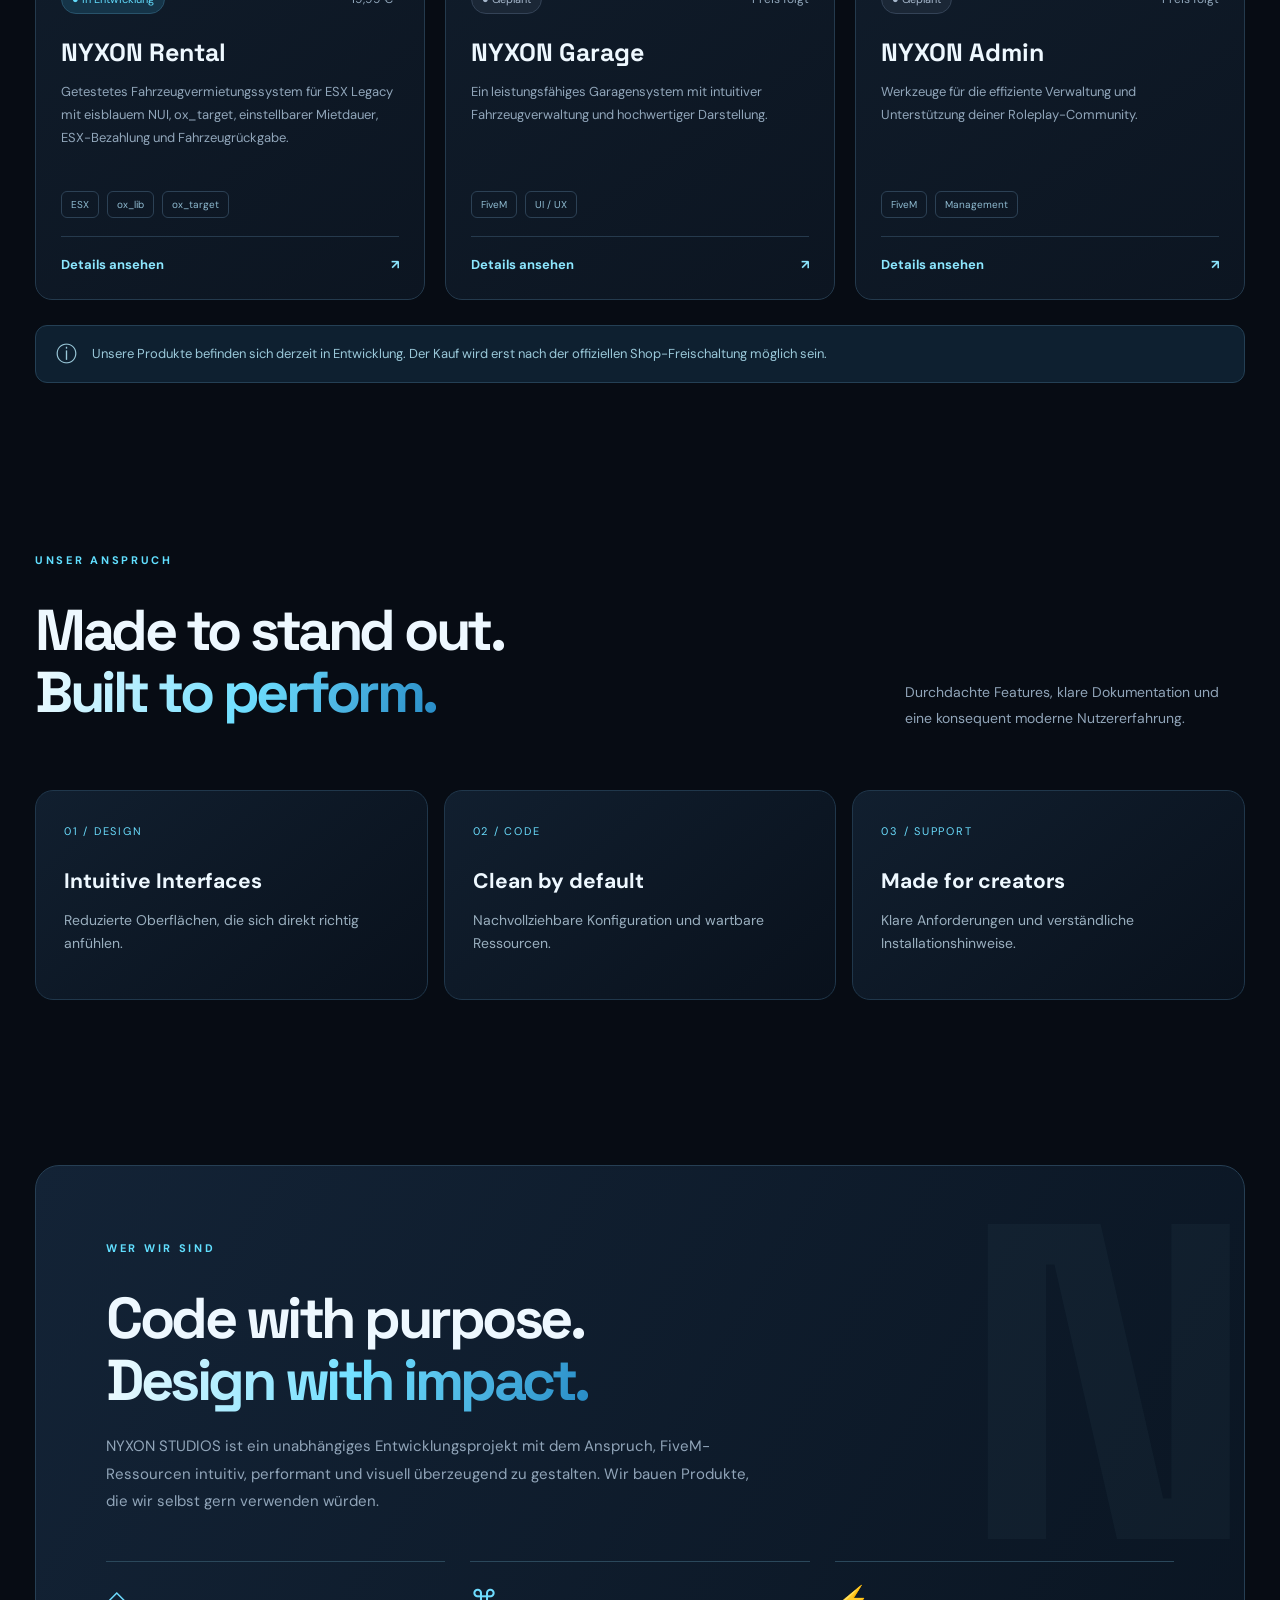
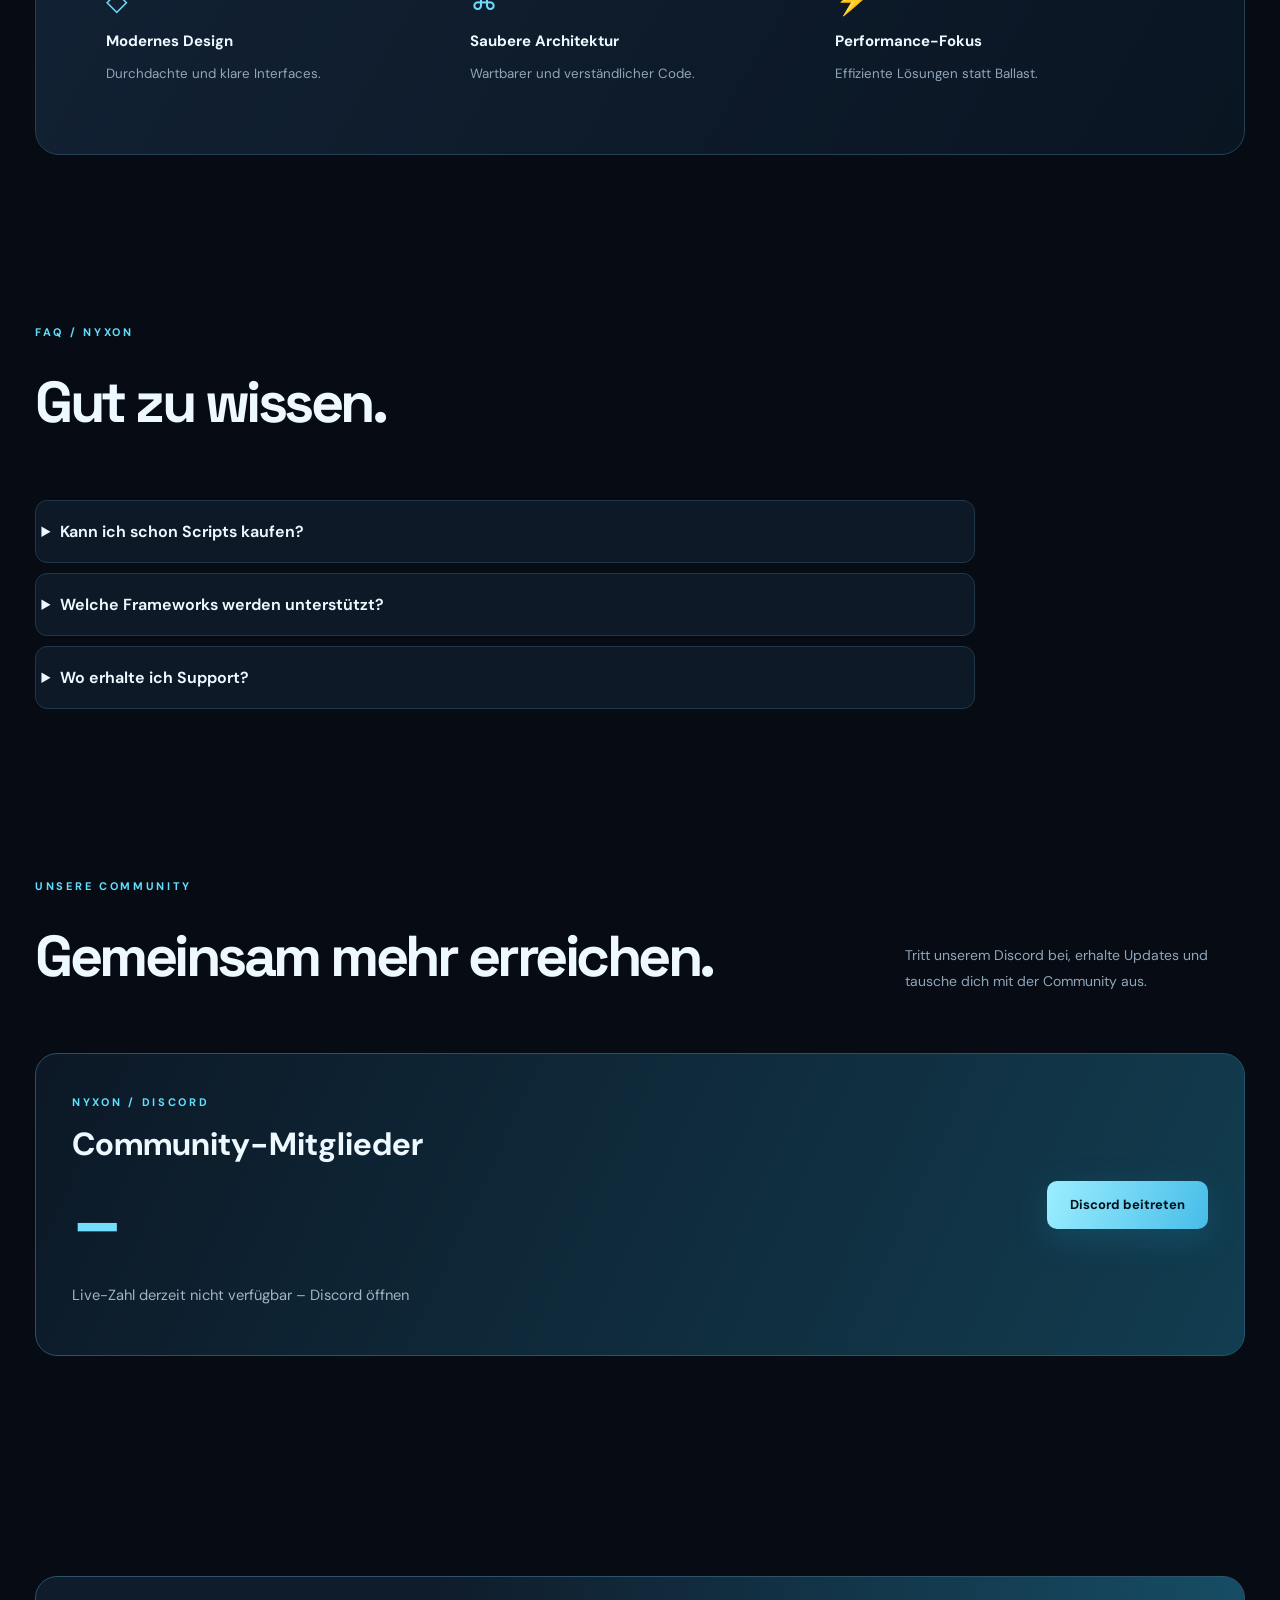
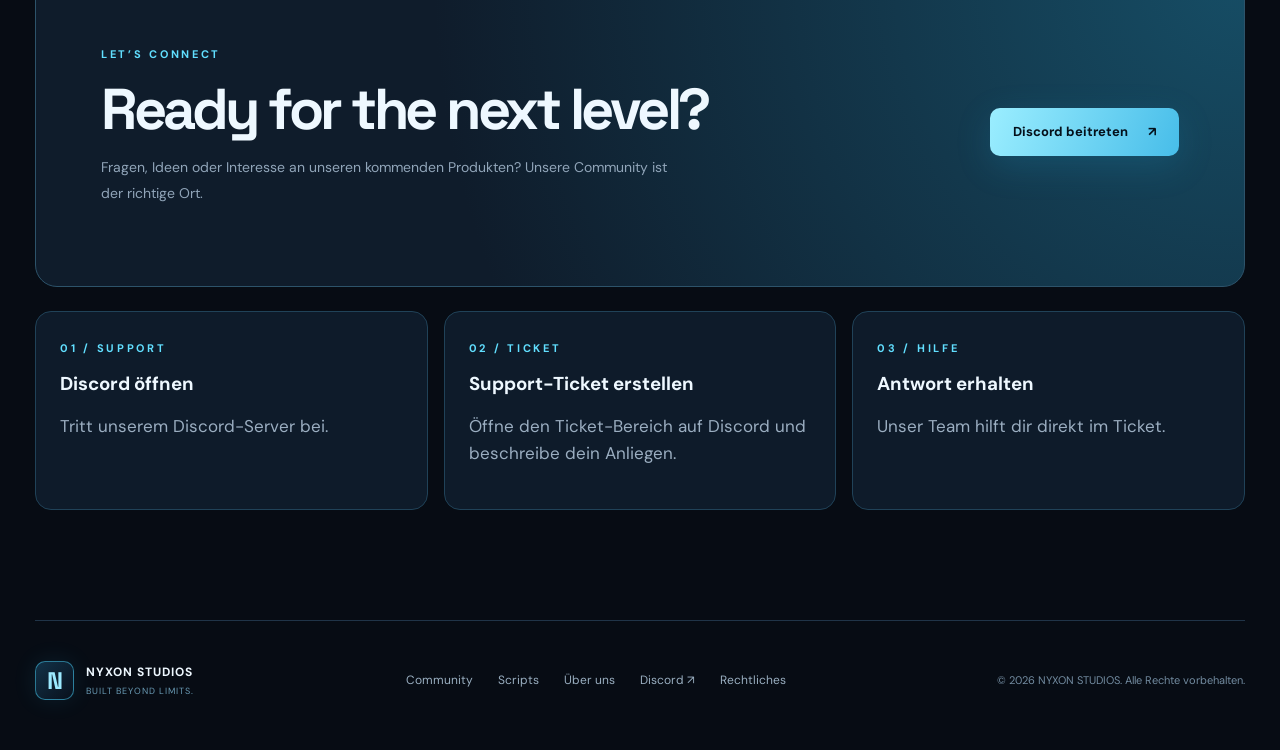
==== commit 7aa3f969: "Add files via upload" ====
--- a/index.html
+++ b/index.html
@@ -1,4 +1,4 @@
-<!doctype html><html lang="de"><head><meta charset="UTF-8"><meta name="viewport" content="width=device-width, initial-scale=1"><meta name="theme-color" content="#070c14"><meta name="description" content="NYXON STUDIOS – Premium FiveM resources and development."><title>NYXON STUDIOS — Built Beyond Limits</title><link rel="icon" href="/favicon.svg" type="image/svg+xml"><link rel="stylesheet" href="/styles.css"><script>
+<!doctype html><html lang="de"><head><meta charset="UTF-8"><meta name="viewport" content="width=device-width, initial-scale=1"><meta name="theme-color" content="#070c14"><meta name="description" content="NYXON STUDIOS – Premium FiveM resources and development."><title>NYXON STUDIOS — Built Beyond Limits</title><link rel="icon" href="/favicon.svg" type="image/svg+xml"><link rel="stylesheet" href="/styles.css?v=8"><script>
 (function () {
   const url = new URL(window.location.href);
   if (url.searchParams.has('utm_source') && url.searchParams.get('utm_source') === 'chatgpt.com') {
@@ -6,4 +6,4 @@
     window.history.replaceState(window.history.state, '', url.pathname + url.search + url.hash);
   }
 })();
-</script></head><body><div class="glow glow-a"></div><div class="glow glow-b"></div><header class="nav"><a href="#home" class="brand"><span class="brand-mark">N</span><span>NYXON <b>STUDIOS</b></span></a><nav id="navigation"><a href="#home" data-i18n="navHome">Start</a><a href="#products" data-i18n="navProducts">Scripts</a><a href="#about" data-i18n="navAbout">Über uns</a><a href="#faq">FAQ</a><a href="#support" data-i18n="navSupport">Support</a><a href="https://discord.gg/cdgxjzTEWP" target="_blank" rel="noopener noreferrer">Discord ↗</a></nav><div class="nav-actions"><button class="language" id="langToggle" aria-label="Switch language">EN</button><button class="menu" id="menuToggle" aria-label="Menü öffnen" aria-expanded="false">☰</button></div></header><main><section id="home" class="hero section"><div class="hero-content"><span class="eyebrow"><span class="pulse"></span><span data-i18n="eyebrow">NEXT GENERATION FIVEM DEVELOPMENT</span></span><h1><span data-i18n="heroA">Built for</span><br><span class="gradient" data-i18n="heroB">what's next.</span></h1><p data-i18n="heroText">Leistungsstarke FiveM-Ressourcen, kompromisslose Qualität und Interfaces, die begeistern. Willkommen bei NYXON STUDIOS.</p><div class="actions"><a href="#products" class="btn primary"><span data-i18n="explore">Scripts entdecken</span><span>↗</span></a><a href="#about" class="btn ghost" data-i18n="learn">Mehr erfahren</a><a href="https://discord.gg/cdgxjzTEWP" class="btn ghost" target="_blank" rel="noopener noreferrer" data-i18n="joinDiscord">Discord beitreten</a></div><div class="hero-stats"><div><strong>01</strong><span data-i18n="statOne">Unser erstes Produkt in Entwicklung</span></div><div><strong>ESX</strong><span data-i18n="statTwo">Framework-Fokus</span></div><div><strong>DE / EN</strong><span data-i18n="statThree">Zweisprachig</span></div></div></div><div class="hero-visual"><div class="visual-frame"><img src="/assets/nyxon-logo.png" alt="NYXON STUDIOS Logo"><div class="visual-caption"><span class="live-dot"></span> NYXON / DEVELOPMENT DIVISION <span>001</span></div></div></div></section><section class="marquee" aria-label="Capabilities"><div>ENGINEERED FOR PERFORMANCE <span>✦</span> DESIGNED FOR IMMERSION <span>✦</span> BUILT BEYOND LIMITS <span>✦</span></div></section><section id="products" class="section products"><div class="section-top"><div><span class="kicker" data-i18n="productKicker">UNSERE PRODUKTE</span><h2><span data-i18n="productHeadingA">Powerful tools.</span><br><span class="gradient" data-i18n="productHeadingB">Better roleplay.</span></h2></div><p data-i18n="productIntro">Wir entwickeln sorgfältig gestaltete Ressourcen für ambitionierte FiveM-Server. Entdecke, was als Nächstes kommt.</p></div><div class="catalog-toolbar"><div class="catalog-filters" role="group" aria-label="Product filters"><button type="button" class="filter-btn active" data-filter="all" data-de="Alle Produkte" data-en="All products">Alle Produkte</button><button type="button" class="filter-btn" data-filter="development" data-de="In Entwicklung" data-en="In development">In Entwicklung</button><button type="button" class="filter-btn" data-filter="planned" data-de="Geplant" data-en="Planned">Geplant</button></div><span class="catalog-count" id="catalogCount"></span></div><div id="productGrid" class="product-grid"></div><div class="notice"><span>ⓘ</span><p data-i18n="shopNotice">NYXON Rental V1.0 wurde auf einem Testserver erfolgreich ausprobiert. *19,99 € ist ein unverbindlicher geplanter Einführungspreis. Noch kein Verkauf; der Shop wird später freigeschaltet.</p></div></section><section class="section workflow" id="workflow"><div class="section-top"><div><span class="kicker" data-i18n="workflowKicker">UNSER ANSPRUCH</span><h2><span data-i18n="workflowTitle">Made to stand out.</span><br><span class="gradient" data-i18n="workflowSub">Built to perform.</span></h2></div><p data-i18n="workflowIntro">Durchdachte Features, klare Dokumentation und eine konsequent moderne Nutzererfahrung.</p></div><div class="workflow-grid"><article><span class="workflow-number">01 / DESIGN</span><h3 data-i18n="workflow1">Intuitive Interfaces</h3><p data-i18n="workflow1Text">Reduzierte Oberflächen, die sich direkt richtig anfühlen.</p></article><article><span class="workflow-number">02 / CODE</span><h3 data-i18n="workflow2">Clean by default</h3><p data-i18n="workflow2Text">Nachvollziehbare Konfiguration und wartbare Ressourcen.</p></article><article><span class="workflow-number">03 / SUPPORT</span><h3 data-i18n="workflow3">Made for creators</h3><p data-i18n="workflow3Text">Klare Anforderungen und verständliche Installationshinweise.</p></article></div></section><section id="about" class="section about"><div class="about-card"><span class="kicker" data-i18n="aboutKicker">WHO WE ARE</span><h2><span data-i18n="aboutHeadingA">Code with purpose.</span><br><span class="gradient" data-i18n="aboutHeadingB">Design with impact.</span></h2><p data-i18n="aboutText">NYXON STUDIOS ist ein unabhängiges Entwicklungsprojekt mit dem Anspruch, FiveM-Ressourcen intuitiv, performant und visuell überzeugend zu gestalten. Wir bauen Produkte, die wir selbst gern verwenden würden.</p><div class="feature-grid"><div><span>◇</span><b data-i18n="feature1">Modernes Design</b><small data-i18n="feature1Text">Durchdachte und klare Interfaces.</small></div><div><span>⌘</span><b data-i18n="feature2">Saubere Architektur</b><small data-i18n="feature2Text">Wartbarer und verständlicher Code.</small></div><div><span>⚡</span><b data-i18n="feature3">Performance-Fokus</b><small data-i18n="feature3Text">Effiziente Lösungen statt Ballast.</small></div></div></div></section><section class="section faq" id="faq"><div class="section-top"><div><span class="kicker">FAQ / NYXON</span><h2 data-i18n="faqTitle">Good to know.</h2></div></div><div class="faq-list"><details><summary data-i18n="faqQ1">Kann ich schon Scripts kaufen?</summary><p data-i18n="faqA1">Noch nicht. Unsere Produkte sind in Entwicklung. Ein Kauf ist erst nach dem offiziellen Launch möglich.</p></details><details><summary data-i18n="faqQ2">Welche Frameworks werden unterstützt?</summary><p data-i18n="faqA2">NYXON Rental ist zunächst für ESX geplant. Die genauen Anforderungen veröffentlichen wir zum Release.</p></details><details><summary data-i18n="faqQ3">Wo erhalte ich Support?</summary><p data-i18n="faqA3">Support erhältst du auf unserem Discord-Server.</p></details></div></section><section id="support" class="section support"><div class="support-box"><div><span class="kicker" data-i18n="supportKicker">LET'S CONNECT</span><h2 data-i18n="supportHeading">Ready for the next level?</h2><p data-i18n="supportText">Fragen, Ideen oder Interesse an unseren kommenden Produkten? Unsere Community ist der richtige Ort.</p></div><a id="discordLink" class="btn primary" href="https://discord.gg/cdgxjzTEWP" target="_blank" rel="noopener noreferrer"><span data-i18n="discordButton">Discord beitreten</span> ↗</a></div></section></main><footer><div class="footer-brand"><span class="brand-mark">N</span><div><strong>NYXON STUDIOS</strong><small>BUILT BEYOND LIMITS.</small></div></div><div class="footer-links"><a href="#products" data-i18n="navProducts">Scripts</a><a href="#about" data-i18n="navAbout">Über uns</a><a href="https://discord.gg/cdgxjzTEWP" target="_blank" rel="noopener noreferrer">Discord ↗</a><a href="/legal.html" data-i18n="legal">Rechtliches</a></div><p>© <span id="year"></span> NYXON STUDIOS. <span data-i18n="rights">Alle Rechte vorbehalten.</span></p></footer><dialog id="productDialog"><button class="close" id="closeDialog" aria-label="Schließen">×</button><div id="dialogContent"></div></dialog><script src="/config.js?v=6"></script><script src="/app.js?v=6"></script></body></html>
+</script></head><body><div class="glow glow-a"></div><div class="glow glow-b"></div><header class="nav"><a href="#home" class="brand"><span class="brand-mark">N</span><span>NYXON <b>STUDIOS</b></span></a><nav id="navigation"><a href="#home" data-i18n="navHome">Start</a><a href="#products" data-i18n="navProducts">Scripts</a><a href="#about" data-i18n="navAbout">Über uns</a><a href="#faq">FAQ</a><a href="#community" data-i18n="communityNav">Community</a><a href="#support" data-i18n="navSupport">Support</a><a href="https://discord.gg/cdgxjzTEWP" target="_blank" rel="noopener noreferrer">Discord ↗</a></nav><div class="nav-actions"><button class="language" id="langToggle" aria-label="Switch language">EN</button><button class="menu" id="menuToggle" aria-label="Menü öffnen" aria-expanded="false">☰</button></div></header><main><section id="home" class="hero section"><div class="hero-content"><span class="eyebrow"><span class="pulse"></span><span data-i18n="eyebrow">NEXT GENERATION FIVEM DEVELOPMENT</span></span><h1><span data-i18n="heroA">Built for</span><br><span class="gradient" data-i18n="heroB">what's next.</span></h1><p data-i18n="heroText">Leistungsstarke FiveM-Ressourcen, kompromisslose Qualität und Interfaces, die begeistern. Willkommen bei NYXON STUDIOS.</p><div class="actions"><a href="#products" class="btn primary"><span data-i18n="explore">Scripts entdecken</span><span>↗</span></a><a href="#about" class="btn ghost" data-i18n="learn">Mehr erfahren</a><a href="https://discord.gg/cdgxjzTEWP" class="btn ghost" target="_blank" rel="noopener noreferrer" data-i18n="joinDiscord">Discord beitreten</a></div><div class="hero-stats"><div><strong>01</strong><span data-i18n="statOne">Unser erstes Produkt in Entwicklung</span></div><div><strong>ESX</strong><span data-i18n="statTwo">Framework-Fokus</span></div><div><strong>DE / EN</strong><span data-i18n="statThree">Zweisprachig</span></div></div></div><div class="hero-visual"><div class="visual-frame"><img src="/assets/nyxon-logo.png" alt="NYXON STUDIOS Logo"><div class="visual-caption"><span class="live-dot"></span> NYXON / DEVELOPMENT DIVISION <span>001</span></div></div></div></section><section class="marquee" aria-label="Capabilities"><div>ENGINEERED FOR PERFORMANCE <span>✦</span> DESIGNED FOR IMMERSION <span>✦</span> BUILT BEYOND LIMITS <span>✦</span></div></section><section id="products" class="section products"><div class="section-top"><div><span class="kicker" data-i18n="productKicker">UNSERE PRODUKTE</span><h2><span data-i18n="productHeadingA">Powerful tools.</span><br><span class="gradient" data-i18n="productHeadingB">Better roleplay.</span></h2></div><p data-i18n="productIntro">Wir entwickeln sorgfältig gestaltete Ressourcen für ambitionierte FiveM-Server. Entdecke, was als Nächstes kommt.</p></div><div class="catalog-toolbar"><div class="catalog-filters" role="group" aria-label="Product filters"><button type="button" class="filter-btn active" data-filter="all" data-de="Alle Produkte" data-en="All products">Alle Produkte</button><button type="button" class="filter-btn" data-filter="development" data-de="In Entwicklung" data-en="In development">In Entwicklung</button><button type="button" class="filter-btn" data-filter="planned" data-de="Geplant" data-en="Planned">Geplant</button></div><span class="catalog-count" id="catalogCount"></span></div><div id="productGrid" class="product-grid"></div><div class="notice"><span>ⓘ</span><p data-i18n="shopNotice">NYXON Rental V1.0 wurde auf einem Testserver erfolgreich ausprobiert. *19,99 € ist ein unverbindlicher geplanter Einführungspreis. Noch kein Verkauf; der Shop wird später freigeschaltet.</p></div></section><section class="section workflow" id="workflow"><div class="section-top"><div><span class="kicker" data-i18n="workflowKicker">UNSER ANSPRUCH</span><h2><span data-i18n="workflowTitle">Made to stand out.</span><br><span class="gradient" data-i18n="workflowSub">Built to perform.</span></h2></div><p data-i18n="workflowIntro">Durchdachte Features, klare Dokumentation und eine konsequent moderne Nutzererfahrung.</p></div><div class="workflow-grid"><article><span class="workflow-number">01 / DESIGN</span><h3 data-i18n="workflow1">Intuitive Interfaces</h3><p data-i18n="workflow1Text">Reduzierte Oberflächen, die sich direkt richtig anfühlen.</p></article><article><span class="workflow-number">02 / CODE</span><h3 data-i18n="workflow2">Clean by default</h3><p data-i18n="workflow2Text">Nachvollziehbare Konfiguration und wartbare Ressourcen.</p></article><article><span class="workflow-number">03 / SUPPORT</span><h3 data-i18n="workflow3">Made for creators</h3><p data-i18n="workflow3Text">Klare Anforderungen und verständliche Installationshinweise.</p></article></div></section><section id="about" class="section about"><div class="about-card"><span class="kicker" data-i18n="aboutKicker">WHO WE ARE</span><h2><span data-i18n="aboutHeadingA">Code with purpose.</span><br><span class="gradient" data-i18n="aboutHeadingB">Design with impact.</span></h2><p data-i18n="aboutText">NYXON STUDIOS ist ein unabhängiges Entwicklungsprojekt mit dem Anspruch, FiveM-Ressourcen intuitiv, performant und visuell überzeugend zu gestalten. Wir bauen Produkte, die wir selbst gern verwenden würden.</p><div class="feature-grid"><div><span>◇</span><b data-i18n="feature1">Modernes Design</b><small data-i18n="feature1Text">Durchdachte und klare Interfaces.</small></div><div><span>⌘</span><b data-i18n="feature2">Saubere Architektur</b><small data-i18n="feature2Text">Wartbarer und verständlicher Code.</small></div><div><span>⚡</span><b data-i18n="feature3">Performance-Fokus</b><small data-i18n="feature3Text">Effiziente Lösungen statt Ballast.</small></div></div></div></section><section class="section faq" id="faq"><div class="section-top"><div><span class="kicker">FAQ / NYXON</span><h2 data-i18n="faqTitle">Good to know.</h2></div></div><div class="faq-list"><details><summary data-i18n="faqQ1">Kann ich schon Scripts kaufen?</summary><p data-i18n="faqA1">Noch nicht. Unsere Produkte sind in Entwicklung. Ein Kauf ist erst nach dem offiziellen Launch möglich.</p></details><details><summary data-i18n="faqQ2">Welche Frameworks werden unterstützt?</summary><p data-i18n="faqA2">NYXON Rental ist zunächst für ESX geplant. Die genauen Anforderungen veröffentlichen wir zum Release.</p></details><details><summary data-i18n="faqQ3">Wo erhalte ich Support?</summary><p data-i18n="faqA3">Support erhältst du auf unserem Discord-Server.</p></details></div></section><section id="community" class="section community"><div class="section-top"><div><span class="kicker" data-i18n="communityKicker">UNSERE COMMUNITY</span><h2 data-i18n="communityTitle">Gemeinsam mehr erreichen.</h2></div><p data-i18n="communityIntro">Tritt unserem Discord bei, erhalte Updates und tausche dich mit der Community aus.</p></div><div class="v8-panel"><div><span class="kicker">NYXON / DISCORD</span><h3 data-i18n="membersTitle">Community-Mitglieder</h3><div class="v8-count" id="discordMemberCount" aria-live="polite">–</div><p class="v8-muted" id="discordCountStatus" data-i18n="membersLoading">Lade öffentliche Discord-Daten …</p></div><a class="btn primary" href="https://discord.gg/cdgxjzTEWP" target="_blank" rel="noopener noreferrer" data-i18n="joinDiscord">Discord beitreten</a></div></section><section id="support" class="section support"><div class="support-box"><div><span class="kicker" data-i18n="supportKicker">LET'S CONNECT</span><h2 data-i18n="supportHeading">Ready for the next level?</h2><p data-i18n="supportText">Fragen, Ideen oder Interesse an unseren kommenden Produkten? Unsere Community ist der richtige Ort.</p></div><a id="discordLink" class="btn primary" href="https://discord.gg/cdgxjzTEWP" target="_blank" rel="noopener noreferrer"><span data-i18n="discordButton">Discord beitreten</span> ↗</a></div><div class="v8-support-grid"><article><span class="kicker">01 / SUPPORT</span><h3 data-i18n="supportStep1">Discord öffnen</h3><p data-i18n="supportStep1Text">Tritt unserem Discord-Server bei.</p></article><article><span class="kicker">02 / TICKET</span><h3 data-i18n="supportStep2">Support-Ticket erstellen</h3><p data-i18n="supportStep2Text">Öffne den Ticket-Bereich auf Discord und beschreibe dein Anliegen.</p></article><article><span class="kicker">03 / HILFE</span><h3 data-i18n="supportStep3">Antwort erhalten</h3><p data-i18n="supportStep3Text">Unser Team hilft dir direkt im Ticket.</p></article></div></section></main><footer><div class="footer-brand"><span class="brand-mark">N</span><div><strong>NYXON STUDIOS</strong><small>BUILT BEYOND LIMITS.</small></div></div><div class="footer-links"><a href="#community">Community</a><a href="#products" data-i18n="navProducts">Scripts</a><a href="#about" data-i18n="navAbout">Über uns</a><a href="https://discord.gg/cdgxjzTEWP" target="_blank" rel="noopener noreferrer">Discord ↗</a><a href="/legal.html" data-i18n="legal">Rechtliches</a></div><p>© <span id="year"></span> NYXON STUDIOS. <span data-i18n="rights">Alle Rechte vorbehalten.</span></p></footer><dialog id="productDialog"><button class="close" id="closeDialog" aria-label="Schließen">×</button><div id="dialogContent"></div></dialog><script src="/config.js?v=8"></script><script src="/app.js?v=8"></script></body></html>
--- a/styles.css
+++ b/styles.css
@@ -5,3 +5,7 @@
 
 /* V3 product imagery */
 .product-art:has(.rental-promo){overflow:hidden;min-height:210px;background:#06121c}.rental-promo{width:100%;height:100%;position:absolute;inset:0;object-fit:cover;object-position:center;display:block}.product-art:has(.rental-promo) .product-symbol{display:none}.product-art:has(.rental-promo) .art-label{position:absolute;bottom:12px;left:15px;padding:5px 9px;background:#06111acb;border-radius:6px}.dialog-promo{display:block;width:100%;border-radius:12px;margin-bottom:22px;max-height:300px;object-fit:cover;border:1px solid #20566b}
+
+/* NYXON V8 */
+.community .v8-panel{display:flex;align-items:center;justify-content:space-between;gap:28px;padding:36px;border:1px solid #24536b;border-radius:22px;background:linear-gradient(115deg,#0c1826,#123d50)}
+.v8-panel h3{font-size:clamp(1.3rem,3vw,2rem);margin:12px 0}.v8-count{font-size:clamp(2.7rem,7vw,4.5rem);font-weight:800;letter-spacing:-.06em;color:#74dcff}.v8-muted{color:#a1b4c4;font-size:.92rem}.v8-support-grid{display:grid;grid-template-columns:repeat(3,minmax(0,1fr));gap:16px;margin-top:24px}.v8-support-grid article{padding:24px;border:1px solid #204258;border-radius:16px;background:#0e1b2a}.v8-support-grid h3{margin:14px 0 8px}.v8-support-grid p{color:#9baec1;line-height:1.6}.product-link{text-decoration:none;display:inline-flex;align-items:center;gap:8px}.v8-detail{max-width:1100px;margin:0 auto;padding:105px 24px 70px;min-height:75vh}.v8-detail h1{font-size:clamp(2.6rem,7vw,5.5rem);line-height:1.04;margin:20px 0}.v8-detail .lead{max-width:740px;color:#adbed0;font-size:1.1rem;line-height:1.8}.v8-detail .detail-art{max-width:850px;width:100%;border-radius:20px;margin:30px 0}.v8-detail .detail-meta{display:flex;gap:12px;flex-wrap:wrap;margin:22px 0}.v8-detail .detail-meta span{border:1px solid #28546b;border-radius:999px;padding:8px 15px;color:#b8d9e8}.v8-detail .detail-actions{display:flex;gap:12px;flex-wrap:wrap;margin-top:30px}@media(max-width:720px){.community .v8-panel{flex-direction:column;align-items:flex-start}.v8-support-grid{grid-template-columns:1fr}}
